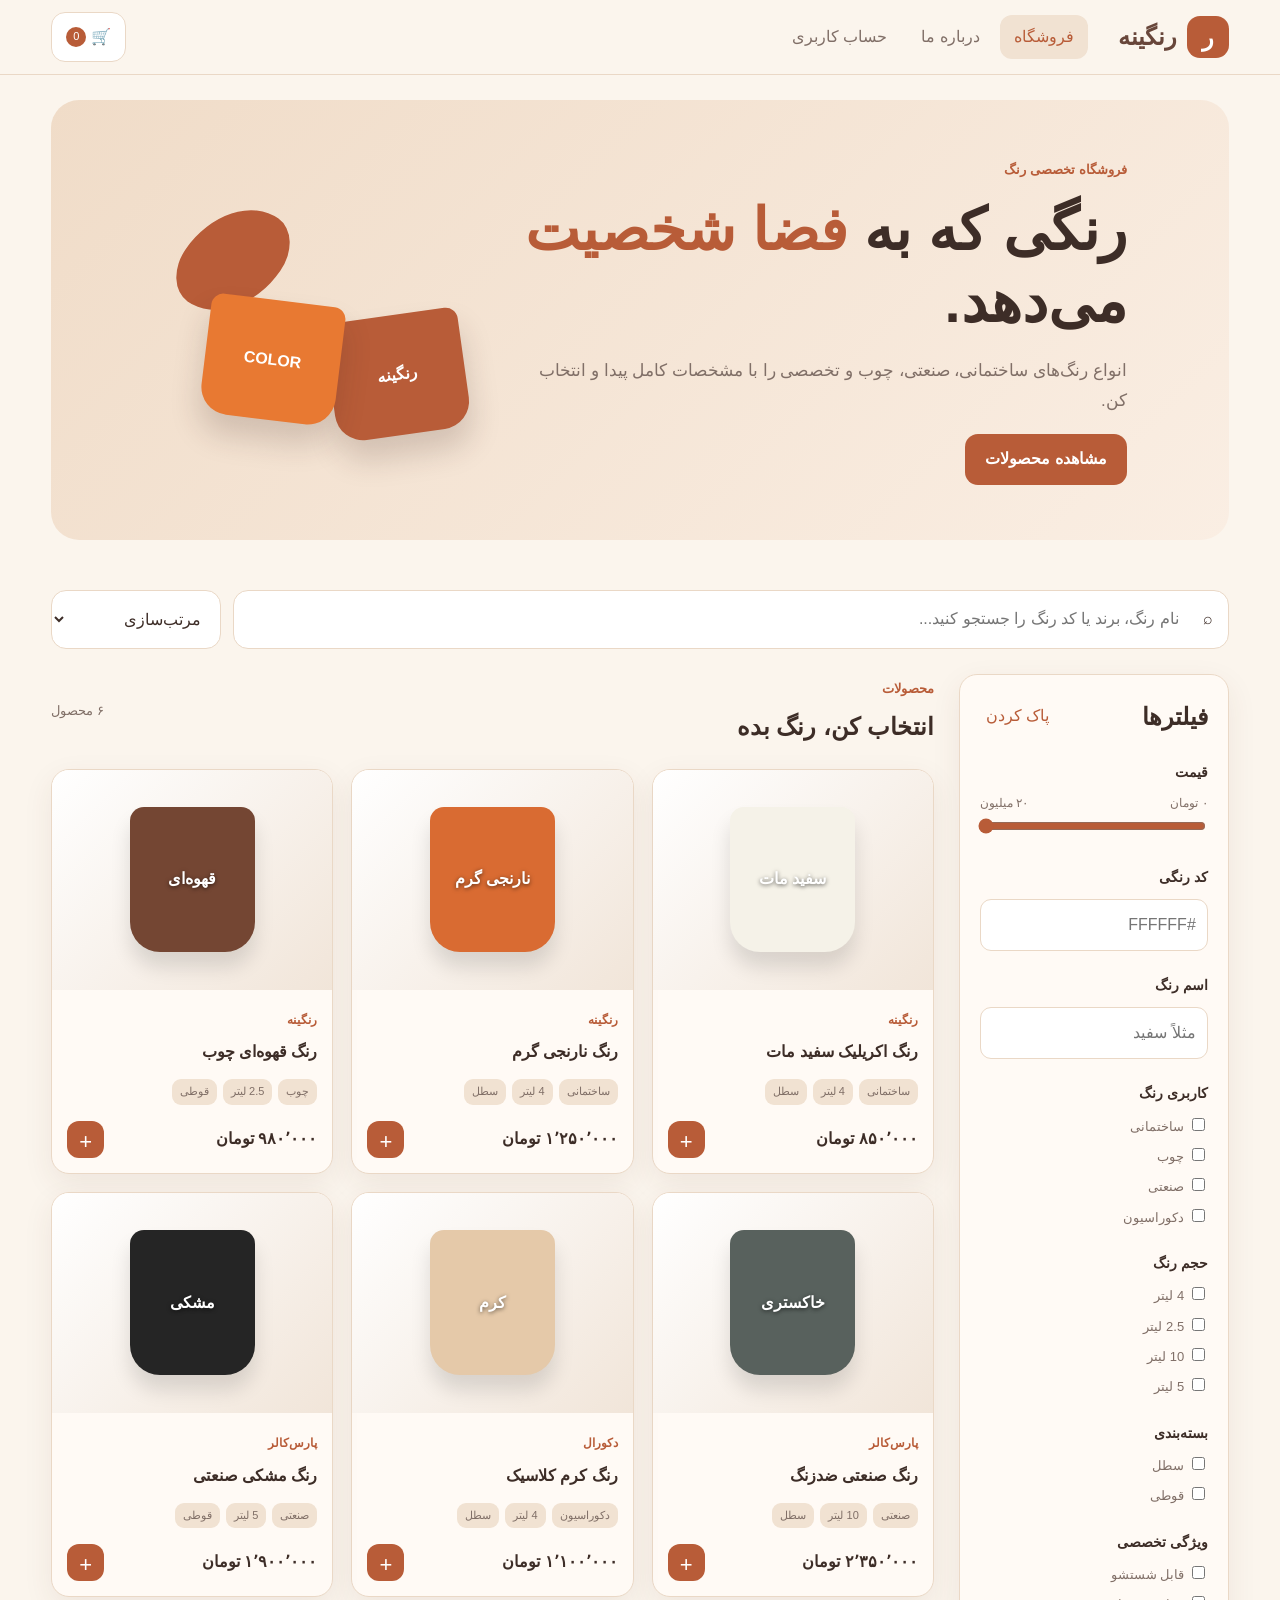
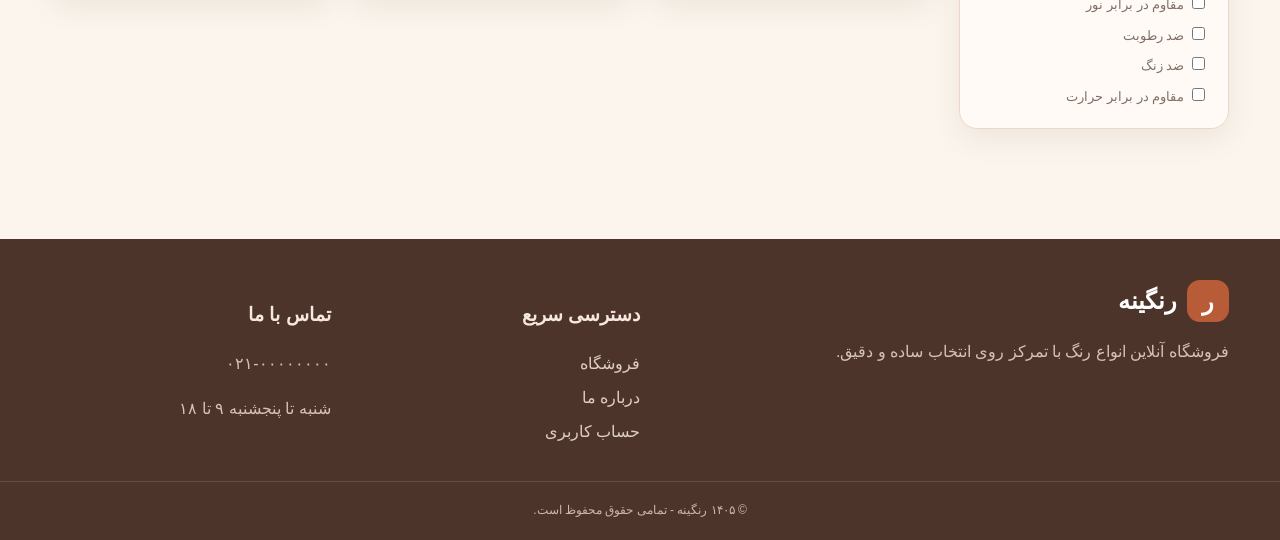
==== index.html @ 5e26aee3 "Initial websitecd" ====
<!DOCTYPE html>
<html lang="fa" dir="rtl">
<head>
    <meta charset="UTF-8">
    <meta name="viewport" content="width=device-width, initial-scale=1.0">

    <meta name="description" content="رنگینه - فروشگاه تخصصی انواع رنگ">
    <meta name="theme-color" content="#B85C38">

    <title>رنگینه | فروشگاه رنگ</title>

    <link rel="stylesheet" href="css/style.css">
</head>

<body>

<header class="header">

    <div class="container header-container">

        <a href="index.html" class="logo">
            <span class="logo-icon">ر</span>
            <span>رنگینه</span>
        </a>

        <nav class="navigation">

            <a href="index.html" class="active">
                فروشگاه
            </a>

            <a href="about.html">
                درباره ما
            </a>

            <a href="account.html">
                حساب کاربری
            </a>

        </nav>

        <div class="header-actions">

            <a href="cart.html" class="cart-button">
                🛒
                <span class="cart-count">0</span>
            </a>

        </div>

    </div>

</header>


<main>

    <!-- HERO -->

    <section class="hero">

        <div class="container hero-container">

            <div class="hero-content">

                <span class="section-label">
                    فروشگاه تخصصی رنگ
                </span>

                <h1>
                    رنگی که به
                    <span>فضا شخصیت</span>
                    می‌دهد.
                </h1>

                <p>
                    انواع رنگ‌های ساختمانی، صنعتی، چوب و تخصصی
                    را با مشخصات کامل پیدا و انتخاب کن.
                </p>

                <a href="#products" class="button button-primary">
                    مشاهده محصولات
                </a>

            </div>


            <div class="hero-visual">

                <div class="paint-drop"></div>

                <div class="paint-can paint-can-one">
                    <span>رنگینه</span>
                </div>

                <div class="paint-can paint-can-two">
                    <span>COLOR</span>
                </div>

            </div>

        </div>

    </section>


    <!-- SHOP -->

    <section class="shop container" id="products">

        <!-- SEARCH BAR -->

        <div class="search-bar">

            <div class="search-box">

                <span>⌕</span>

                <input
                    type="search"
                    id="searchInput"
                    placeholder="نام رنگ، برند یا کد رنگ را جستجو کنید..."
                >

            </div>


            <select id="sortSelect">

                <option value="default">
                    مرتب‌سازی
                </option>

                <option value="newest">
                    جدیدترین
                </option>

                <option value="cheap">
                    ارزان‌ترین
                </option>

                <option value="expensive">
                    گران‌ترین
                </option>

                <option value="popular">
                    پرفروش‌ترین
                </option>

            </select>

        </div>


        <div class="shop-layout">

            <!-- FILTERS -->

            <aside class="filters">

                <div class="filters-header">

                    <h2>
                        فیلترها
                    </h2>

                    <button id="clearFilters">
                        پاک کردن
                    </button>

                </div>


                <!-- PRICE -->

                <div class="filter-section">

                    <h3>
                        قیمت
                    </h3>

                    <div class="price-values">

                        <span id="minPrice">
                            ۰ تومان
                        </span>

                        <span id="maxPrice">
                            ۲۰ میلیون
                        </span>

                    </div>

                    <input
                        type="range"
                        id="priceRange"
                        min="0"
                        max="20000000"
                        step="100000"
                        value="20000000"
                    >

                </div>


                <!-- COLOR CODE -->

                <div class="filter-section">

                    <h3>
                        کد رنگی
                    </h3>

                    <input
                        type="text"
                        id="colorCodeFilter"
                        class="input"
                        placeholder="#FFFFFF"
                    >

                </div>


                <!-- COLOR NAME -->

                <div class="filter-section">

                    <h3>
                        اسم رنگ
                    </h3>

                    <input
                        type="text"
                        id="colorNameFilter"
                        class="input"
                        placeholder="مثلاً سفید"
                    >

                </div>


                <!-- USAGE -->

                <div class="filter-section">

                    <h3>
                        کاربری رنگ
                    </h3>

                    <div id="usageFilters" class="checkbox-list"></div>

                </div>


                <!-- VOLUME -->

                <div class="filter-section">

                    <h3>
                        حجم رنگ
                    </h3>

                    <div id="volumeFilters" class="checkbox-list"></div>

                </div>


                <!-- PACKAGE -->

                <div class="filter-section">

                    <h3>
                        بسته‌بندی
                    </h3>

                    <div id="packageFilters" class="checkbox-list"></div>

                </div>


                <!-- FEATURES -->

                <div class="filter-section">

                    <h3>
                        ویژگی تخصصی
                    </h3>

                    <div id="featureFilters" class="checkbox-list"></div>

                </div>

            </aside>


            <!-- PRODUCTS -->

            <section class="products-section">

                <div class="products-heading">

                    <div>

                        <span class="section-label">
                            محصولات
                        </span>

                        <h2>
                            انتخاب کن، رنگ بده
                        </h2>

                    </div>

                    <span
                        id="resultCount"
                        class="result-count"
                    ></span>

                </div>


                <div
                    id="productsGrid"
                    class="products-grid"
                ></div>


                <div
                    id="emptyState"
                    class="empty-state hidden"
                >

                    <div class="empty-icon">
                        🎨
                    </div>

                    <h3>
                        محصولی پیدا نشد
                    </h3>

                    <p>
                        فیلترها یا عبارت جستجو را تغییر دهید.
                    </p>

                </div>

            </section>

        </div>

    </section>

</main>


<footer class="footer">

    <div class="container footer-grid">

        <div>

            <div class="logo footer-logo">

                <span class="logo-icon">
                    ر
                </span>

                رنگینه

            </div>

            <p>
                فروشگاه آنلاین انواع رنگ
                با تمرکز روی انتخاب ساده و دقیق.
            </p>

        </div>


        <div>

            <h3>
                دسترسی سریع
            </h3>

            <a href="index.html">
                فروشگاه
            </a>

            <a href="about.html">
                درباره ما
            </a>

            <a href="account.html">
                حساب کاربری
            </a>

        </div>


        <div>

            <h3>
                تماس با ما
            </h3>

            <p>
                ۰۲۱-۰۰۰۰۰۰۰۰
            </p>

            <p>
                شنبه تا پنجشنبه ۹ تا ۱۸
            </p>

        </div>

    </div>


    <div class="copyright">

        © ۱۴۰۵ رنگینه - تمامی حقوق محفوظ است.

    </div>

</footer>


<script src="js/products.js"></script>
<script src="js/app.js"></script>

</body>
</html>
---- css/style.css ----
:root {
    --bg: #fbf5ed;
    --surface: #fffaf5;
    --surface-dark: #f1e2d2;

    --primary: #b85c38;
    --primary-dark: #95472b;
    --orange: #e87932;

    --brown: #68463a;
    --text: #3d2d27;
    --muted: #806f67;

    --border: #ead8c6;

    --radius: 18px;

    --shadow:
        0 10px 30px rgba(91, 55, 38, 0.08);
}


* {
    box-sizing: border-box;
}


html {
    scroll-behavior: smooth;
}


body {
    margin: 0;

    background: var(--bg);

    color: var(--text);

    font-family:
        Tahoma,
        Arial,
        sans-serif;

    line-height: 1.8;
}


a {
    color: inherit;
    text-decoration: none;
}


button,
input,
select,
textarea {
    font: inherit;
}


button {
    cursor: pointer;
}


.container {
    width: min(1180px, 92%);
    margin: auto;
}


/* HEADER */

.header {
    position: sticky;
    top: 0;

    z-index: 100;

    background:
        rgba(251, 245, 237, 0.94);

    backdrop-filter: blur(12px);

    border-bottom:
        1px solid var(--border);
}


.header-container {
    min-height: 74px;

    display: flex;

    align-items: center;

    gap: 30px;
}


.logo {
    display: flex;

    align-items: center;

    gap: 10px;

    font-size: 24px;

    font-weight: 900;

    color: var(--brown);
}


.logo-icon {
    width: 42px;
    height: 42px;

    display: grid;
    place-items: center;

    background: var(--primary);

    color: white;

    border-radius: 13px;
}


.navigation {
    display: flex;

    gap: 6px;

    flex: 1;
}


.navigation a {
    padding: 8px 14px;

    color: var(--muted);

    border-radius: 12px;
}


.navigation a:hover,
.navigation a.active {
    background: var(--surface-dark);

    color: var(--primary);
}


.cart-button {
    position: relative;

    display: flex;

    align-items: center;

    gap: 5px;

    padding: 10px 14px;

    background: white;

    border: 1px solid var(--border);

    border-radius: 14px;
}


.cart-count {
    min-width: 20px;

    padding: 0 5px;

    border-radius: 50px;

    background: var(--primary);

    color: white;

    font-size: 11px;

    text-align: center;
}


/* HERO */

.hero {
    width: min(1180px, 92%);

    margin: 25px auto 0;

    overflow: hidden;

    border-radius: 28px;

    background:
        linear-gradient(
            135deg,
            #f0dcc8,
            #faeee3
        );
}


.hero-container {
    min-height: 390px;

    display: flex;

    align-items: center;

    justify-content: space-between;

    padding: 55px;
}


.section-label {
    color: var(--primary);

    font-size: 13px;

    font-weight: 900;
}


.hero h1 {
    max-width: 650px;

    margin: 10px 0;

    font-size: clamp(35px, 5vw, 58px);

    line-height: 1.25;
}


.hero h1 span {
    color: var(--primary);
}


.hero p {
    max-width: 600px;

    color: var(--muted);

    font-size: 17px;
}


.hero-visual {
    position: relative;

    width: 360px;

    height: 280px;
}


.paint-can {
    position: absolute;

    width: 135px;

    height: 120px;

    border-radius:
        12px 12px 28px 28px;

    box-shadow:
        0 20px 30px rgba(60, 35, 25, 0.18);

    display: grid;

    place-items: center;

    color: white;

    font-weight: 900;
}


.paint-can-one {
    right: 35px;

    bottom: 25px;

    background: var(--primary);

    transform: rotate(-8deg);
}


.paint-can-two {
    right: 160px;

    bottom: 40px;

    background: var(--orange);

    transform: rotate(7deg);
}


.paint-drop {
    position: absolute;

    width: 90px;

    height: 120px;

    top: 20px;

    left: 35px;

    background: var(--primary);

    border-radius:
        65% 35% 65% 35%;

    transform: rotate(35deg);
}


/* BUTTON */

.button {
    display: inline-flex;

    justify-content: center;

    align-items: center;

    padding: 11px 20px;

    border: none;

    border-radius: 13px;

    font-weight: 800;
}


.button-primary {
    background: var(--primary);

    color: white;
}


.button-primary:hover {
    background: var(--primary-dark);
}


/* SHOP */

.shop {
    padding: 50px 0;
}


.search-bar {
    display: flex;

    gap: 12px;

    margin-bottom: 25px;
}


.search-box {
    flex: 1;

    display: flex;

    align-items: center;

    gap: 10px;

    background: white;

    border: 1px solid var(--border);

    border-radius: 15px;

    padding: 0 15px;
}


.search-box input {
    width: 100%;

    border: none;

    outline: none;

    background: none;

    padding: 14px;
}


.search-bar select {
    min-width: 170px;

    border: 1px solid var(--border);

    border-radius: 15px;

    background: white;

    padding: 0 15px;

    color: var(--text);
}


/* SHOP LAYOUT */

.shop-layout {
    display: grid;

    grid-template-columns: 270px 1fr;

    gap: 25px;
}


/* FILTER */

.filters {
    padding: 20px;

    background: var(--surface);

    border:
        1px solid var(--border);

    border-radius: var(--radius);

    box-shadow: var(--shadow);

    align-self: start;

    position: sticky;

    top: 95px;
}


.filters-header {
    display: flex;

    justify-content: space-between;

    align-items: center;
}


.filters-header h2 {
    margin: 0;
}


.filters-header button {
    border: none;

    background: none;

    color: var(--primary);
}


.filter-section {
    margin-top: 22px;
}


.filter-section h3 {
    margin: 0 0 8px;

    font-size: 14px;
}


.price-values {
    display: flex;

    justify-content: space-between;

    color: var(--muted);

    font-size: 12px;
}


#priceRange {
    width: 100%;

    accent-color: var(--primary);
}


.input {
    width: 100%;

    padding: 11px;

    background: white;

    border:
        1px solid var(--border);

    border-radius: 11px;

    outline: none;

    color: var(--text);
}


.input:focus {
    border-color: var(--primary);
}


.checkbox-list {
    display: grid;

    gap: 7px;

    color: var(--muted);

    font-size: 13px;
}


.checkbox-list input {
    accent-color: var(--primary);
}


/* PRODUCTS */

.products-heading {
    display: flex;

    justify-content: space-between;

    align-items: center;
}


.products-heading h2 {
    margin: 3px 0 0;
}


.result-count {
    color: var(--muted);

    font-size: 13px;
}


.products-grid {
    display: grid;

    grid-template-columns:
        repeat(3, minmax(0, 1fr));

    gap: 18px;

    margin-top: 20px;
}


.product-card {
    overflow: hidden;

    background: var(--surface);

    border:
        1px solid var(--border);

    border-radius: var(--radius);

    box-shadow: var(--shadow);

    transition:
        transform 0.2s,
        box-shadow 0.2s;
}


.product-card:hover {
    transform: translateY(-4px);

    box-shadow:
        0 18px 38px
        rgba(91, 55, 38, 0.14);
}


.product-image {
    position: relative;

    height: 220px;

    display: grid;

    place-items: center;

    overflow: hidden;

    background:
        linear-gradient(
            135deg,
            #fff,
            #f1e5d9
        );
}


.product-image::after {
    content: "";

    width: 125px;

    height: 145px;

    border-radius:
        14px 14px 30px 30px;

    background:
        var(--paint);

    box-shadow:
        0 15px 20px rgba(0,0,0,.12);
}


.product-image span {
    position: absolute;

    z-index: 2;

    color: white;

    font-weight: 900;

    text-shadow:
        0 1px 4px rgba(0,0,0,.6);
}


.product-body {
    padding: 15px;
}


.product-brand {
    color: var(--primary);

    font-size: 12px;

    font-weight: 900;
}


.product-body h3 {
    margin: 5px 0 12px;

    font-size: 16px;
}


.product-meta {
    display: flex;

    flex-wrap: wrap;

    gap: 6px;
}


.product-meta span {
    padding: 3px 8px;

    background: var(--surface-dark);

    border-radius: 9px;

    color: var(--muted);

    font-size: 11px;
}


.product-bottom {
    display: flex;

    align-items: center;

    justify-content: space-between;

    margin-top: 16px;
}


.add-button {
    width: 37px;

    height: 37px;

    border: none;

    border-radius: 12px;

    background: var(--primary);

    color: white;

    font-size: 22px;
}


/* EMPTY */

.empty-state {
    text-align: center;

    padding: 55px;

    margin-top: 20px;

    background: var(--surface);

    border:
        1px dashed var(--border);

    border-radius: var(--radius);
}


.empty-icon {
    font-size: 40px;
}


.hidden {
    display: none !important;
}


/* FOOTER */

.footer {
    margin-top: 60px;

    padding-top: 40px;

    background: #4d342b;

    color: #f5e9df;
}


.footer-grid {
    display: grid;

    grid-template-columns:
        2fr 1fr 1fr;

    gap: 30px;
}


.footer a {
    display: block;

    color: #dfcfc2;

    margin: 5px 0;
}


.footer-logo {
    color: white;
}


.footer p {
    color: #d4c2b5;
}


.copyright {
    margin-top: 30px;

    padding: 18px;

    border-top:
        1px solid rgba(255,255,255,.12);

    text-align: center;

    color: #cbb8aa;

    font-size: 12px;
}


/* COMMON PAGES */

.page-space {
    padding: 45px 0;
}


.page-title {
    margin-bottom: 25px;
}


.page-title h1 {
    margin: 5px 0;

    font-size: 36px;
}


.back-link {
    display: inline-block;

    margin-bottom: 20px;

    color: var(--primary);
}


/* AUTH */

.auth-page {
    min-height: 70vh;

    display: grid;

    place-items: center;
}


.auth-card {
    width: min(440px, 100%);

    display: grid;

    gap: 13px;

    padding: 30px;

    background: var(--surface);

    border:
        1px solid var(--border);

    border-radius: var(--radius);

    box-shadow: var(--shadow);
}


.auth-card h1 {
    margin: 0;
}


.auth-card label {
    display: grid;

    gap: 5px;
}


.auth-card a {
    color: var(--primary);

    font-weight: bold;
}


/* ABOUT */

.about-hero {
    padding: 50px;

    background: var(--surface);

    border:
        1px solid var(--border);

    border-radius: var(--radius);

    box-shadow: var(--shadow);
}


.about-hero h1 {
    font-size: 42px;
}


.about-hero p {
    max-width: 750px;

    color: var(--muted);
}


.about-cards {
    display: grid;

    grid-template-columns:
        repeat(3, 1fr);

    gap: 18px;

    margin-top: 20px;
}


.info-card {
    padding: 25px;

    background: var(--surface);

    border:
        1px solid var(--border);

    border-radius: var(--radius);

    box-shadow: var(--shadow);
}


.info-icon {
    font-size: 32px;
}


/* TOAST */

.toast {
    position: fixed;

    right: 25px;

    bottom: 25px;

    z-index: 1000;

    padding: 12px 18px;

    background: #3d2d27;

    color: white;

    border-radius: 12px;

    opacity: 0;

    transform: translateY(10px);

    transition: .2s;
}


.toast.show {
    opacity: 1;

    transform: translateY(0);
}


/* MOBILE */

@media (max-width: 900px) {

    .products-grid {
        grid-template-columns:
            repeat(2, 1fr);
    }

    .shop-layout {
        grid-template-columns: 1fr;
    }

    .filters {
        position: static;
    }

}


@media (max-width: 650px) {

    .header-container {
        min-height: 65px;
    }

    .navigation {
        display: none;
    }

    .hero-container {
        min-height: 470px;

        padding: 30px;

        display: block;
    }

    .hero-visual {
        width: 100%;

        height: 170px;
    }

    .products-grid {
        grid-template-columns: 1fr;
    }

    .search-bar {
        flex-direction: column;
    }

    .search-bar select {
        min-height: 48px;
    }

    .footer-grid {
        grid-template-columns: 1fr;
    }

    .about-cards {
        grid-template-columns: 1fr;
    }

    .about-hero {
        padding: 30px;
    }

    .about-hero h1 {
        font-size: 32px;
    }

}
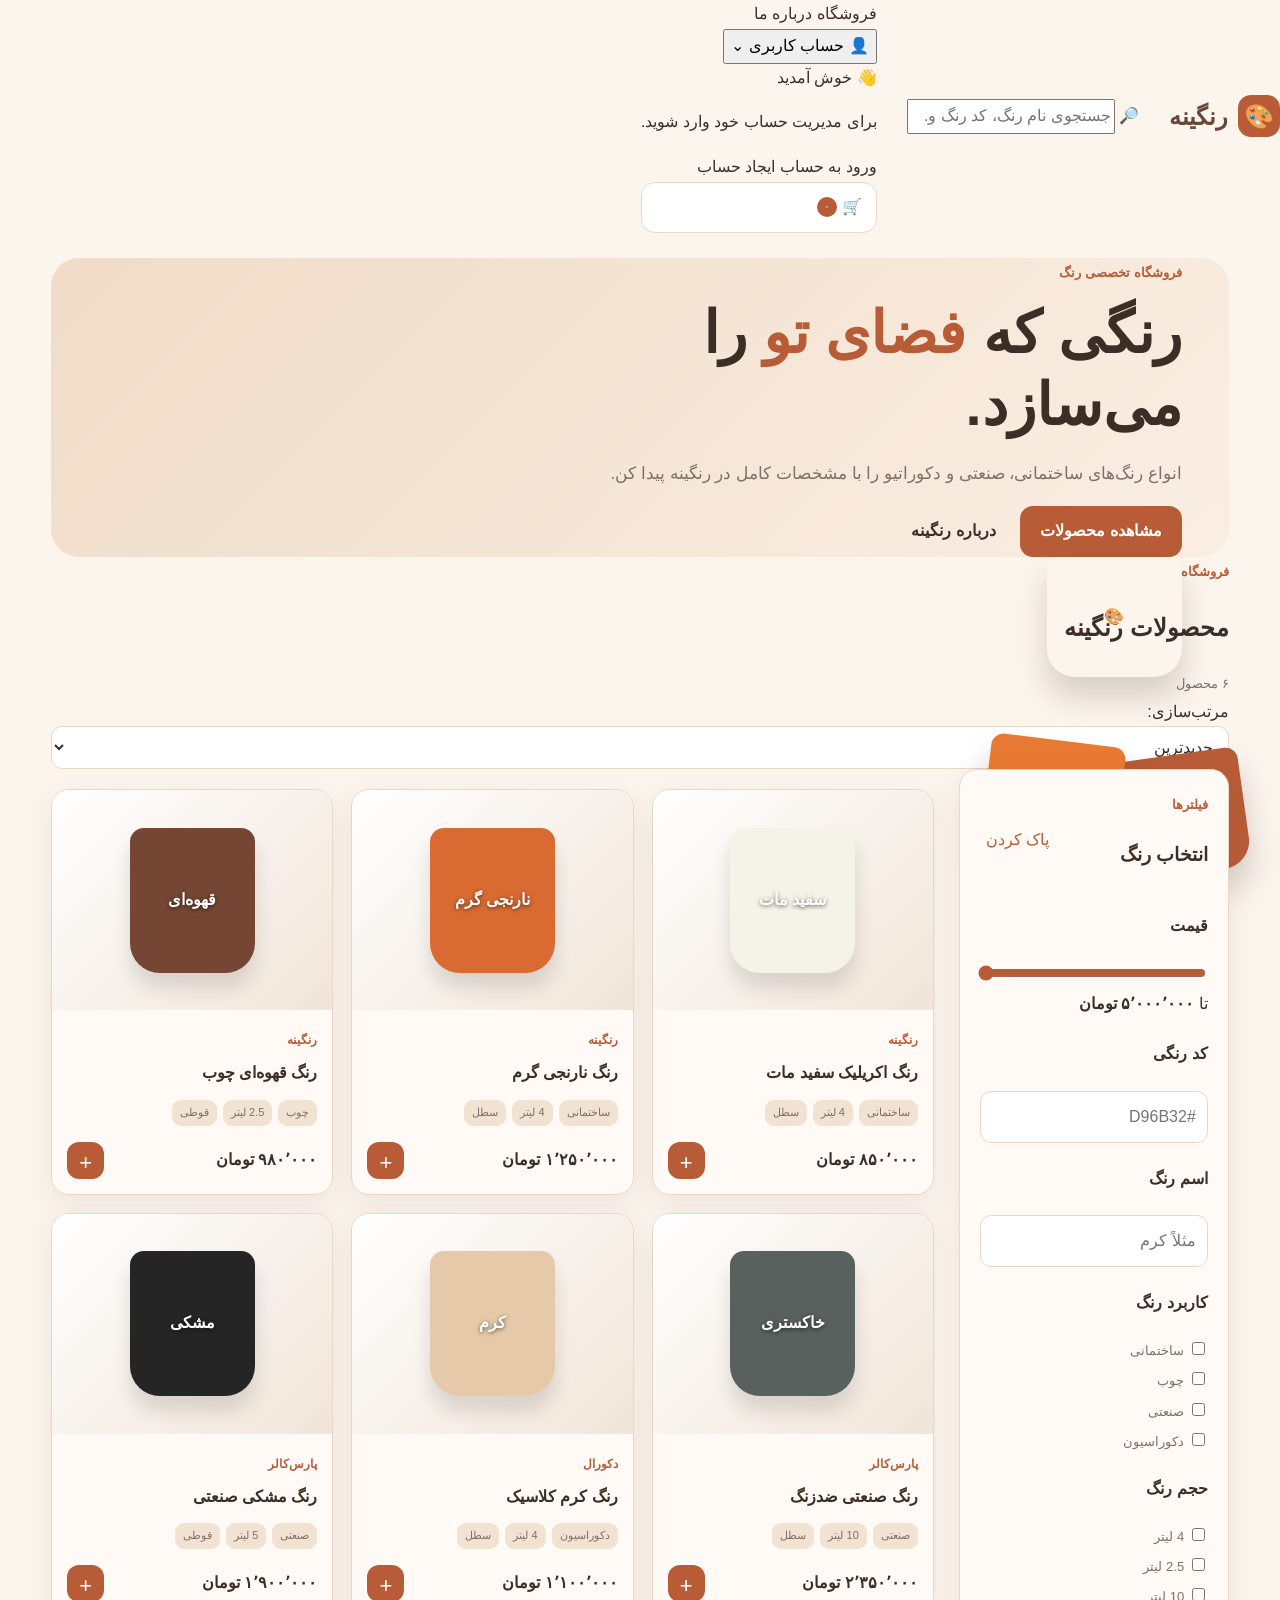
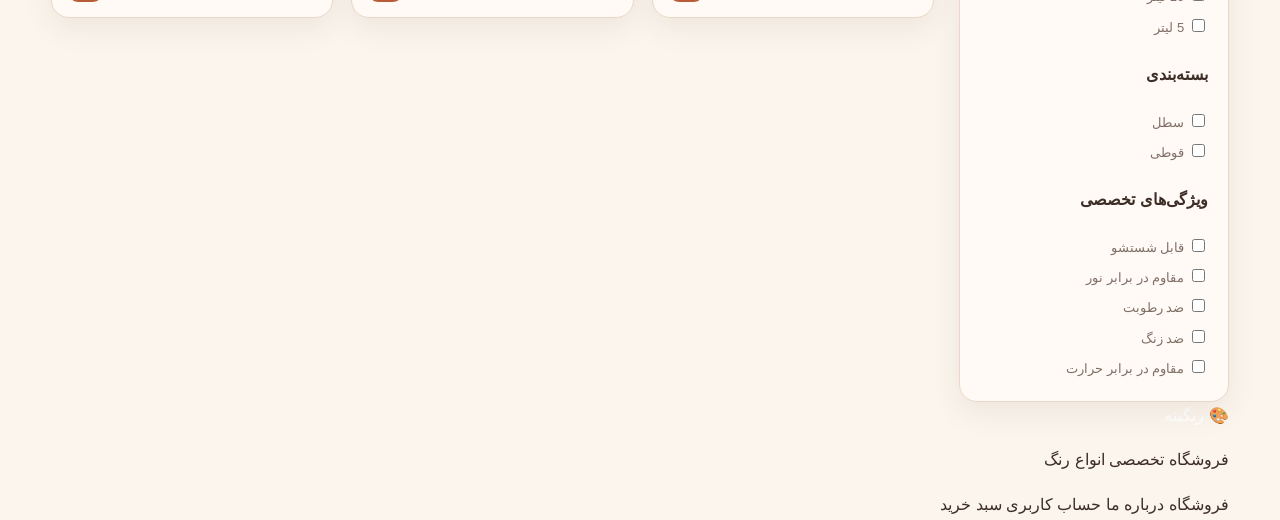
==== commit 8ee86227: "Update homepage" ====
--- a/index.html
+++ b/index.html
@@ -1,31 +1,653 @@
 <!DOCTYPE html>
 <html lang="fa" dir="rtl">
+
 <head>
+
     <meta charset="UTF-8">
-    <meta name="viewport" content="width=device-width, initial-scale=1.0">
-
-    <meta name="description" content="رنگینه - فروشگاه تخصصی انواع رنگ">
-    <meta name="theme-color" content="#B85C38">
+
+    <meta
+        name="viewport"
+        content="width=device-width, initial-scale=1.0"
+    >
+
+    <meta
+        name="description"
+        content="رنگینه؛ فروشگاه انواع رنگ ساختمانی، صنعتی و دکوراتیو"
+    >
 
     <title>رنگینه | فروشگاه رنگ</title>
 
-    <link rel="stylesheet" href="css/style.css">
+
+    <link
+        rel="stylesheet"
+        href="css/style.css"
+    >
+
 </head>
 
+
 <body>
 
-<header class="header">
-
-    <div class="container header-container">
-
-        <a href="index.html" class="logo">
-            <span class="logo-icon">ر</span>
-            <span>رنگینه</span>
+
+<!-- =========================
+     HEADER
+========================= -->
+
+<header class="site-header">
+
+    <div class="header-container">
+
+
+        <!-- LOGO -->
+
+        <a
+            href="index.html"
+            class="logo"
+        >
+
+            <span class="logo-icon">
+                🎨
+            </span>
+
+            <span>
+                رنگینه
+            </span>
+
         </a>
 
-        <nav class="navigation">
-
-            <a href="index.html" class="active">
+
+        <!-- SEARCH -->
+
+        <div class="header-search">
+
+            <span class="search-icon">
+                🔎
+            </span>
+
+            <input
+                type="search"
+                id="searchInput"
+                placeholder="جستجوی نام رنگ، کد رنگ و..."
+                autocomplete="off"
+            >
+
+        </div>
+
+
+        <!-- NAVIGATION -->
+
+        <nav class="main-nav">
+
+            <a
+                href="index.html"
+                class="nav-link active"
+            >
+                فروشگاه
+            </a>
+
+            <a
+                href="about.html"
+                class="nav-link"
+            >
+                درباره ما
+            </a>
+
+
+            <!-- ACCOUNT -->
+
+            <div class="account-wrapper">
+
+                <button
+                    class="account-button"
+                    id="accountButton"
+                    type="button"
+                    aria-expanded="false"
+                >
+
+                    <span class="account-icon">
+                        👤
+                    </span>
+
+                    <span class="account-button-text">
+                        حساب کاربری
+                    </span>
+
+                    <span class="account-arrow">
+                       ⌄
+                    </span>
+
+                </button>
+
+
+                <!-- ACCOUNT MENU -->
+
+                <div
+                    class="account-menu"
+                    id="accountMenu"
+                >
+
+                    <!-- وقتی کاربر وارد نشده -->
+
+                    <div
+                        id="guestAccountMenu"
+                        class="account-menu-section"
+                    >
+
+                        <div class="account-menu-title">
+                            👋 خوش آمدید
+                        </div>
+
+                        <p class="account-menu-description">
+                            برای مدیریت حساب خود وارد شوید.
+                        </p>
+
+
+                        <a
+                            href="login.html"
+                            class="account-menu-button primary"
+                        >
+                            ورود به حساب
+                        </a>
+
+
+                        <a
+                            href="register.html"
+                            class="account-menu-button secondary"
+                        >
+                            ایجاد حساب
+                        </a>
+
+                    </div>
+
+
+                    <!-- وقتی کاربر وارد شده -->
+
+                    <div
+                        id="userAccountMenu"
+                        class="account-menu-section hidden"
+                    >
+
+                        <div class="account-user">
+
+                            <div class="account-avatar">
+                                👤
+                            </div>
+
+                            <div>
+
+                                <strong id="accountUserName">
+                                    کاربر
+                                </strong>
+
+                                <span id="accountUserEmail">
+                                    user@example.com
+                                </span>
+
+                            </div>
+
+                        </div>
+
+
+                        <div class="account-menu-divider"></div>
+
+
+                        <a
+                            href="account.html"
+                            class="account-menu-item"
+                        >
+                            👤 حساب من
+                        </a>
+
+
+                        <a
+                            href="cart.html"
+                            class="account-menu-item"
+                        >
+                            🛒 سبد خرید
+                        </a>
+
+
+                        <!-- ADMIN -->
+
+                        <a
+                            href="admin.html"
+                            id="adminPanelLink"
+                            class="account-menu-item admin-menu-item hidden"
+                        >
+                            🛠️ پنل مدیریت
+                        </a>
+
+
+                        <div class="account-menu-divider"></div>
+
+
+                        <button
+                            type="button"
+                            id="logoutButton"
+                            class="account-menu-item logout-item"
+                        >
+                            🚪 خروج از حساب
+                        </button>
+
+                    </div>
+
+                </div>
+
+            </div>
+
+
+            <!-- CART -->
+
+            <a
+                href="cart.html"
+                class="cart-button"
+                aria-label="سبد خرید"
+            >
+
+                <span>
+                    🛒
+                </span>
+
+                <span class="cart-count">
+                    0
+                </span>
+
+            </a>
+
+        </nav>
+
+    </div>
+
+</header>
+
+
+
+<!-- =========================
+     HERO
+========================= -->
+
+<section class="hero">
+
+    <div class="container hero-content">
+
+        <div class="hero-text">
+
+            <span class="section-label">
+                فروشگاه تخصصی رنگ
+            </span>
+
+            <h1>
+                رنگی که
+                <span>فضای تو</span>
+                را می‌سازد.
+            </h1>
+
+            <p>
+                انواع رنگ‌های ساختمانی، صنعتی و دکوراتیو
+                را با مشخصات کامل در رنگینه پیدا کن.
+            </p>
+
+
+            <div class="hero-buttons">
+
+                <a
+                    href="#products"
+                    class="button button-primary"
+                >
+                    مشاهده محصولات
+                </a>
+
+                <a
+                    href="about.html"
+                    class="button button-secondary"
+                >
+                    درباره رنگینه
+                </a>
+
+            </div>
+
+        </div>
+
+
+        <div class="hero-art">
+
+            <div class="paint-can paint-can-one">
+                <span>
+                    رنگینه
+                </span>
+            </div>
+
+            <div class="paint-can paint-can-two">
+                <span>
+                    COLOR
+                </span>
+            </div>
+
+            <div class="paint-can paint-can-three">
+                <span>
+                    🎨
+                </span>
+            </div>
+
+        </div>
+
+    </div>
+
+</section>
+
+
+
+<!-- =========================
+     MAIN
+========================= -->
+
+<main
+    class="container shop-container"
+    id="products"
+>
+
+
+    <!-- =========================
+         TOP FILTER BAR
+    ========================= -->
+
+    <section class="shop-toolbar">
+
+        <div>
+
+            <span class="section-label">
+                فروشگاه
+            </span>
+
+            <h2>
+                محصولات رنگینه
+            </h2>
+
+            <span
+                id="resultCount"
+                class="result-count"
+            >
+                ۰ محصول
+            </span>
+
+        </div>
+
+
+        <div class="toolbar-controls">
+
+            <label
+                for="sortSelect"
+                class="sort-label"
+            >
+                مرتب‌سازی:
+            </label>
+
+            <select
+                id="sortSelect"
+                class="input sort-select"
+            >
+
+                <option value="newest">
+                    جدیدترین
+                </option>
+
+                <option value="popular">
+                    پرفروش‌ترین
+                </option>
+
+                <option value="cheap">
+                    ارزان‌ترین
+                </option>
+
+                <option value="expensive">
+                    گران‌ترین
+                </option>
+
+            </select>
+
+        </div>
+
+    </section>
+
+
+
+    <!-- =========================
+         SHOP LAYOUT
+    ========================= -->
+
+    <div class="shop-layout">
+
+
+        <!-- =========================
+             FILTER SIDEBAR
+        ========================= -->
+
+        <aside class="filters">
+
+            <div class="filters-header">
+
+                <div>
+
+                    <span class="section-label">
+                        فیلترها
+                    </span>
+
+                    <h3>
+                        انتخاب رنگ
+                    </h3>
+
+                </div>
+
+
+                <button
+                    type="button"
+                    id="clearFilters"
+                    class="clear-filters"
+                >
+                    پاک کردن
+                </button>
+
+            </div>
+
+
+            <!-- PRICE -->
+
+            <div class="filter-group">
+
+                <h4>
+                    قیمت
+                </h4>
+
+                <input
+                    type="range"
+                    id="priceRange"
+                    min="0"
+                    max="5000000"
+                    step="50000"
+                    value="5000000"
+                >
+
+                <div class="price-range-info">
+
+                    <span>
+                        تا
+                    </span>
+
+                    <strong id="maxPrice">
+                        ۵٬۰۰۰٬۰۰۰ تومان
+                    </strong>
+
+                </div>
+
+            </div>
+
+
+            <!-- COLOR CODE -->
+
+            <div class="filter-group">
+
+                <h4>
+                    کد رنگی
+                </h4>
+
+                <input
+                    type="text"
+                    id="colorCodeFilter"
+                    class="input"
+                    placeholder="#D96B32"
+                >
+
+            </div>
+
+
+            <!-- COLOR NAME -->
+
+            <div class="filter-group">
+
+                <h4>
+                    اسم رنگ
+                </h4>
+
+                <input
+                    type="text"
+                    id="colorNameFilter"
+                    class="input"
+                    placeholder="مثلاً کرم"
+                >
+
+            </div>
+
+
+            <!-- USAGE -->
+
+            <div class="filter-group">
+
+                <h4>
+                    کاربرد رنگ
+                </h4>
+
+                <div
+                    id="usageFilters"
+                    class="checkbox-list"
+                ></div>
+
+            </div>
+
+
+            <!-- VOLUME -->
+
+            <div class="filter-group">
+
+                <h4>
+                    حجم رنگ
+                </h4>
+
+                <div
+                    id="volumeFilters"
+                    class="checkbox-list"
+                ></div>
+
+            </div>
+
+
+            <!-- PACKAGE -->
+
+            <div class="filter-group">
+
+                <h4>
+                    بسته‌بندی
+                </h4>
+
+                <div
+                    id="packageFilters"
+                    class="checkbox-list"
+                ></div>
+
+            </div>
+
+
+            <!-- FEATURES -->
+
+            <div class="filter-group">
+
+                <h4>
+                    ویژگی‌های تخصصی
+                </h4>
+
+                <div
+                    id="featureFilters"
+                    class="checkbox-list"
+                ></div>
+
+            </div>
+
+        </aside>
+
+
+
+        <!-- =========================
+             PRODUCTS
+        ========================= -->
+
+        <section class="products-section">
+
+            <div
+                id="productsGrid"
+                class="products-grid"
+            ></div>
+
+
+            <div
+                id="emptyState"
+                class="empty-state hidden"
+            >
+
+                <div class="empty-icon">
+                    🎨
+                </div>
+
+                <h2>
+                    محصولی پیدا نشد
+                </h2>
+
+                <p>
+                    فیلترها یا عبارت جستجو را تغییر بده.
+                </p>
+
+            </div>
+
+        </section>
+
+    </div>
+
+</main>
+
+
+
+<!-- =========================
+     FOOTER
+========================= -->
+
+<footer class="site-footer">
+
+    <div class="container footer-content">
+
+        <div>
+
+            <div class="footer-logo">
+                🎨 رنگینه
+            </div>
+
+            <p>
+                فروشگاه تخصصی انواع رنگ
+            </p>
+
+        </div>
+
+
+        <div class="footer-links">
+
+            <a href="index.html">
                 فروشگاه
             </a>
 
@@ -37,397 +659,34 @@
                 حساب کاربری
             </a>
 
-        </nav>
-
-        <div class="header-actions">
-
-            <a href="cart.html" class="cart-button">
-                🛒
-                <span class="cart-count">0</span>
+            <a href="cart.html">
+                سبد خرید
             </a>
 
         </div>
 
     </div>
 
-</header>
-
-
-<main>
-
-    <!-- HERO -->
-
-    <section class="hero">
-
-        <div class="container hero-container">
-
-            <div class="hero-content">
-
-                <span class="section-label">
-                    فروشگاه تخصصی رنگ
-                </span>
-
-                <h1>
-                    رنگی که به
-                    <span>فضا شخصیت</span>
-                    می‌دهد.
-                </h1>
-
-                <p>
-                    انواع رنگ‌های ساختمانی، صنعتی، چوب و تخصصی
-                    را با مشخصات کامل پیدا و انتخاب کن.
-                </p>
-
-                <a href="#products" class="button button-primary">
-                    مشاهده محصولات
-                </a>
-
-            </div>
-
-
-            <div class="hero-visual">
-
-                <div class="paint-drop"></div>
-
-                <div class="paint-can paint-can-one">
-                    <span>رنگینه</span>
-                </div>
-
-                <div class="paint-can paint-can-two">
-                    <span>COLOR</span>
-                </div>
-
-            </div>
-
-        </div>
-
-    </section>
-
-
-    <!-- SHOP -->
-
-    <section class="shop container" id="products">
-
-        <!-- SEARCH BAR -->
-
-        <div class="search-bar">
-
-            <div class="search-box">
-
-                <span>⌕</span>
-
-                <input
-                    type="search"
-                    id="searchInput"
-                    placeholder="نام رنگ، برند یا کد رنگ را جستجو کنید..."
-                >
-
-            </div>
-
-
-            <select id="sortSelect">
-
-                <option value="default">
-                    مرتب‌سازی
-                </option>
-
-                <option value="newest">
-                    جدیدترین
-                </option>
-
-                <option value="cheap">
-                    ارزان‌ترین
-                </option>
-
-                <option value="expensive">
-                    گران‌ترین
-                </option>
-
-                <option value="popular">
-                    پرفروش‌ترین
-                </option>
-
-            </select>
-
-        </div>
-
-
-        <div class="shop-layout">
-
-            <!-- FILTERS -->
-
-            <aside class="filters">
-
-                <div class="filters-header">
-
-                    <h2>
-                        فیلترها
-                    </h2>
-
-                    <button id="clearFilters">
-                        پاک کردن
-                    </button>
-
-                </div>
-
-
-                <!-- PRICE -->
-
-                <div class="filter-section">
-
-                    <h3>
-                        قیمت
-                    </h3>
-
-                    <div class="price-values">
-
-                        <span id="minPrice">
-                            ۰ تومان
-                        </span>
-
-                        <span id="maxPrice">
-                            ۲۰ میلیون
-                        </span>
-
-                    </div>
-
-                    <input
-                        type="range"
-                        id="priceRange"
-                        min="0"
-                        max="20000000"
-                        step="100000"
-                        value="20000000"
-                    >
-
-                </div>
-
-
-                <!-- COLOR CODE -->
-
-                <div class="filter-section">
-
-                    <h3>
-                        کد رنگی
-                    </h3>
-
-                    <input
-                        type="text"
-                        id="colorCodeFilter"
-                        class="input"
-                        placeholder="#FFFFFF"
-                    >
-
-                </div>
-
-
-                <!-- COLOR NAME -->
-
-                <div class="filter-section">
-
-                    <h3>
-                        اسم رنگ
-                    </h3>
-
-                    <input
-                        type="text"
-                        id="colorNameFilter"
-                        class="input"
-                        placeholder="مثلاً سفید"
-                    >
-
-                </div>
-
-
-                <!-- USAGE -->
-
-                <div class="filter-section">
-
-                    <h3>
-                        کاربری رنگ
-                    </h3>
-
-                    <div id="usageFilters" class="checkbox-list"></div>
-
-                </div>
-
-
-                <!-- VOLUME -->
-
-                <div class="filter-section">
-
-                    <h3>
-                        حجم رنگ
-                    </h3>
-
-                    <div id="volumeFilters" class="checkbox-list"></div>
-
-                </div>
-
-
-                <!-- PACKAGE -->
-
-                <div class="filter-section">
-
-                    <h3>
-                        بسته‌بندی
-                    </h3>
-
-                    <div id="packageFilters" class="checkbox-list"></div>
-
-                </div>
-
-
-                <!-- FEATURES -->
-
-                <div class="filter-section">
-
-                    <h3>
-                        ویژگی تخصصی
-                    </h3>
-
-                    <div id="featureFilters" class="checkbox-list"></div>
-
-                </div>
-
-            </aside>
-
-
-            <!-- PRODUCTS -->
-
-            <section class="products-section">
-
-                <div class="products-heading">
-
-                    <div>
-
-                        <span class="section-label">
-                            محصولات
-                        </span>
-
-                        <h2>
-                            انتخاب کن، رنگ بده
-                        </h2>
-
-                    </div>
-
-                    <span
-                        id="resultCount"
-                        class="result-count"
-                    ></span>
-
-                </div>
-
-
-                <div
-                    id="productsGrid"
-                    class="products-grid"
-                ></div>
-
-
-                <div
-                    id="emptyState"
-                    class="empty-state hidden"
-                >
-
-                    <div class="empty-icon">
-                        🎨
-                    </div>
-
-                    <h3>
-                        محصولی پیدا نشد
-                    </h3>
-
-                    <p>
-                        فیلترها یا عبارت جستجو را تغییر دهید.
-                    </p>
-
-                </div>
-
-            </section>
-
-        </div>
-
-    </section>
-
-</main>
-
-
-<footer class="footer">
-
-    <div class="container footer-grid">
-
-        <div>
-
-            <div class="logo footer-logo">
-
-                <span class="logo-icon">
-                    ر
-                </span>
-
-                رنگینه
-
-            </div>
-
-            <p>
-                فروشگاه آنلاین انواع رنگ
-                با تمرکز روی انتخاب ساده و دقیق.
-            </p>
-
-        </div>
-
-
-        <div>
-
-            <h3>
-                دسترسی سریع
-            </h3>
-
-            <a href="index.html">
-                فروشگاه
-            </a>
-
-            <a href="about.html">
-                درباره ما
-            </a>
-
-            <a href="account.html">
-                حساب کاربری
-            </a>
-
-        </div>
-
-
-        <div>
-
-            <h3>
-                تماس با ما
-            </h3>
-
-            <p>
-                ۰۲۱-۰۰۰۰۰۰۰۰
-            </p>
-
-            <p>
-                شنبه تا پنجشنبه ۹ تا ۱۸
-            </p>
-
-        </div>
-
-    </div>
-
-
-    <div class="copyright">
-
-        © ۱۴۰۵ رنگینه - تمامی حقوق محفوظ است.
-
-    </div>
-
 </footer>
 
 
+
+<!-- TOAST -->
+
+<div
+    class="toast"
+    role="status"
+></div>
+
+
+
+<!-- SCRIPTS -->
+
 <script src="js/products.js"></script>
+
 <script src="js/app.js"></script>
 
+
 </body>
+
 </html>
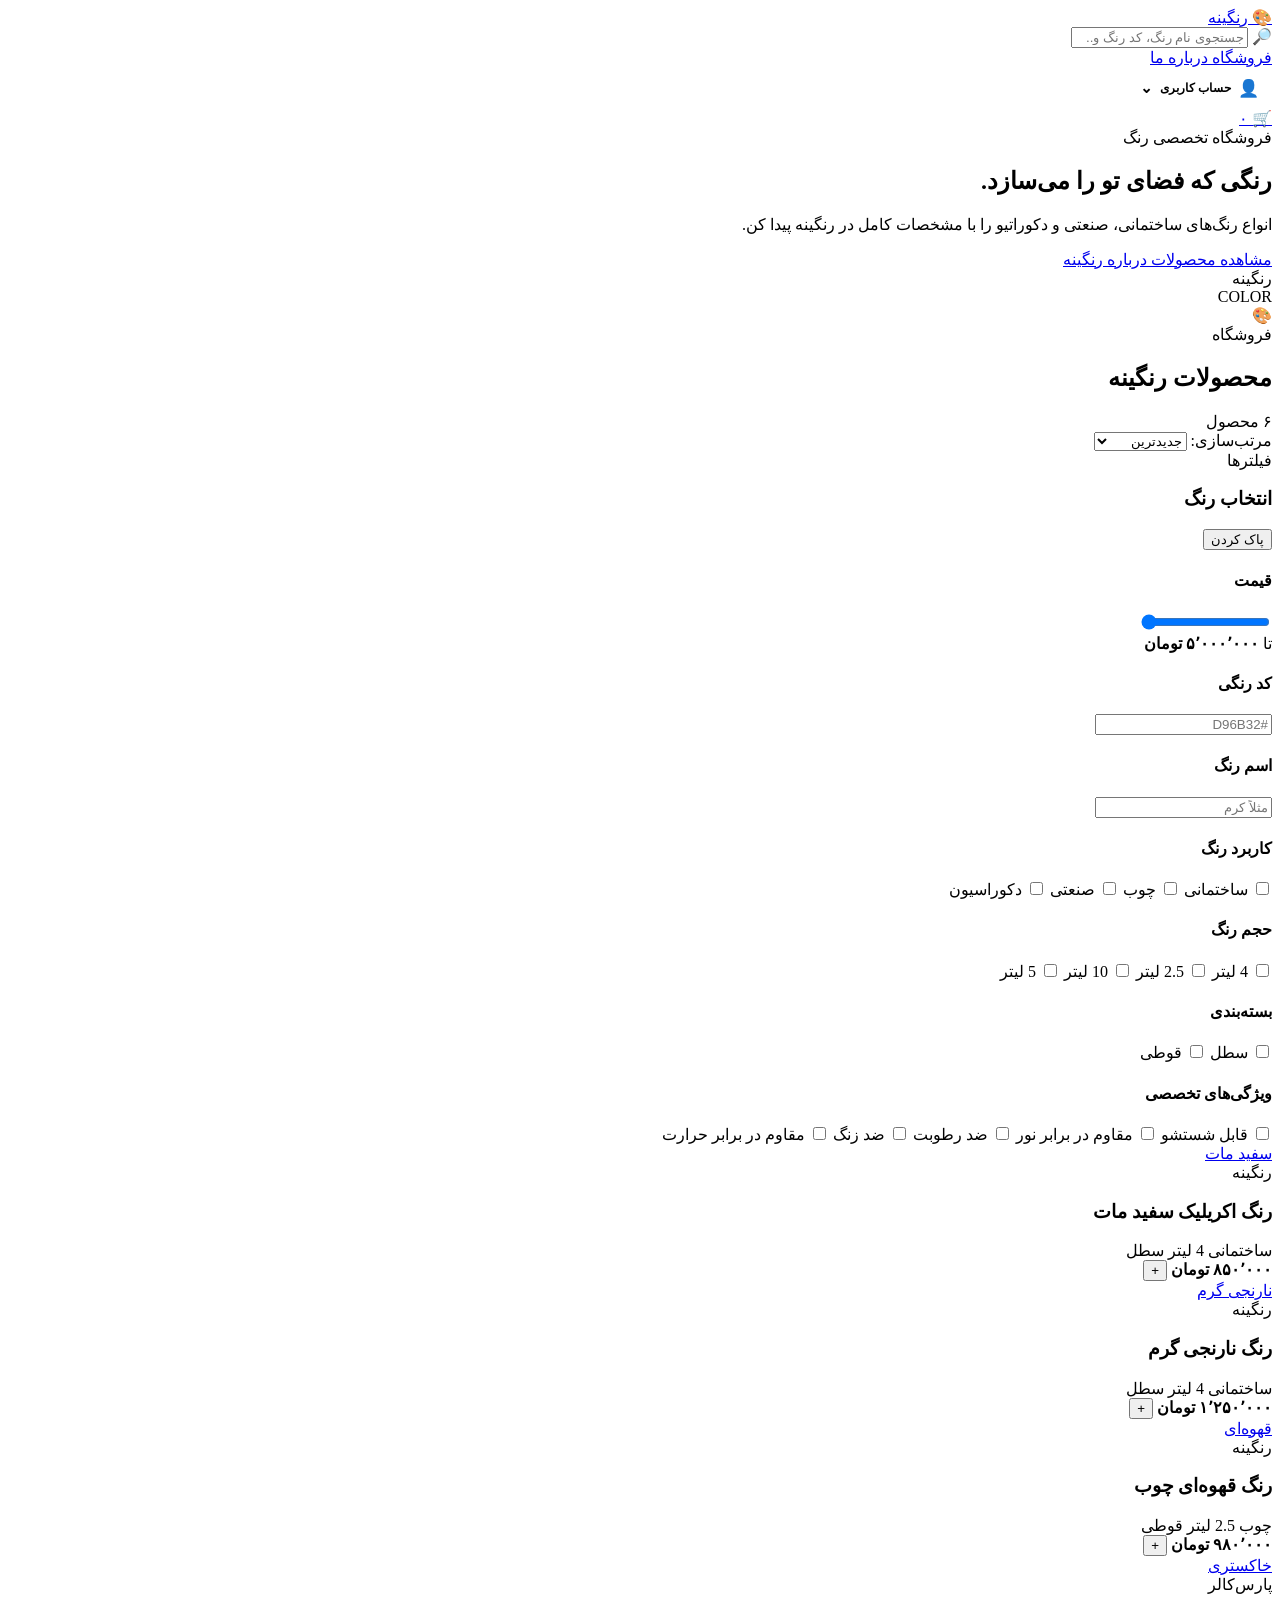
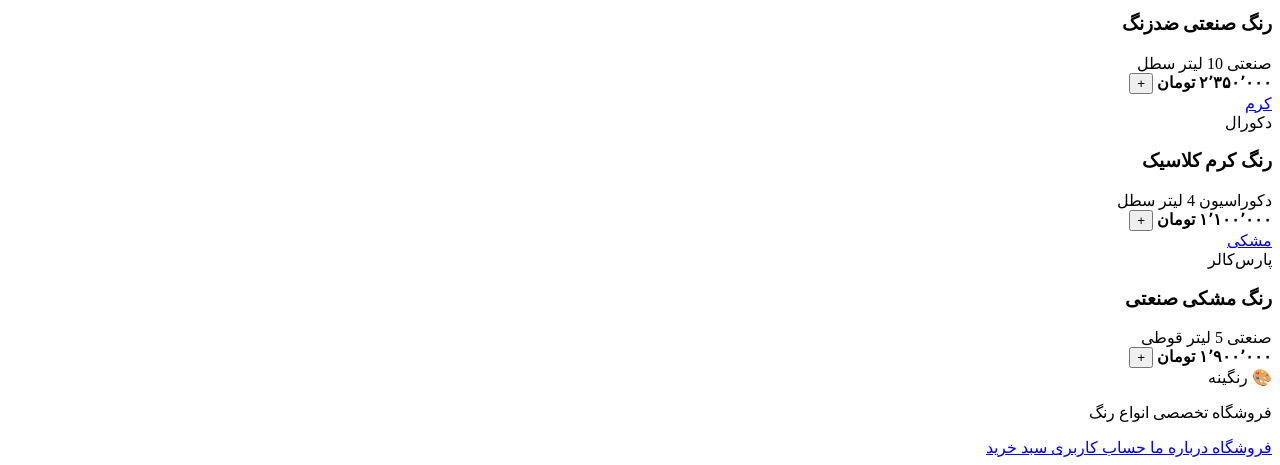
==== commit afb78f66: "2" ====
--- a/index.html
+++ b/index.html
@@ -17,7 +17,6 @@
 
     <title>رنگینه | فروشگاه رنگ</title>
 
-
     <link
         rel="stylesheet"
         href="css/style.css"
@@ -29,9 +28,9 @@
 <body>
 
 
-<!-- =========================
+<!-- =========================================
      HEADER
-========================= -->
+========================================= -->
 
 <header class="site-header">
 
@@ -78,6 +77,7 @@
 
         <nav class="main-nav">
 
+
             <a
                 href="index.html"
                 class="nav-link active"
@@ -85,6 +85,7 @@
                 فروشگاه
             </a>
 
+
             <a
                 href="about.html"
                 class="nav-link"
@@ -93,14 +94,16 @@
             </a>
 
 
-            <!-- ACCOUNT -->
+            <!-- =================================
+                 ACCOUNT
+            ================================== -->
 
             <div class="account-wrapper">
 
                 <button
+                    type="button"
                     class="account-button"
                     id="accountButton"
-                    type="button"
                     aria-expanded="false"
                 >
 
@@ -113,20 +116,21 @@
                     </span>
 
                     <span class="account-arrow">
-                       ⌄
+                        ⌄
                     </span>
 
                 </button>
 
 
-                <!-- ACCOUNT MENU -->
+                <!-- ACCOUNT DROPDOWN -->
 
                 <div
                     class="account-menu"
                     id="accountMenu"
                 >
 
-                    <!-- وقتی کاربر وارد نشده -->
+
+                    <!-- GUEST -->
 
                     <div
                         id="guestAccountMenu"
@@ -160,7 +164,7 @@
                     </div>
 
 
-                    <!-- وقتی کاربر وارد شده -->
+                    <!-- LOGGED USER -->
 
                     <div
                         id="userAccountMenu"
@@ -207,7 +211,7 @@
                         </a>
 
 
-                        <!-- ADMIN -->
+                        <!-- ADMIN INSIDE ACCOUNT -->
 
                         <a
                             href="admin.html"
@@ -236,7 +240,30 @@
             </div>
 
 
-            <!-- CART -->
+            <!-- =================================
+                 ADMIN DIRECT BUTTON
+            ================================== -->
+
+            <a
+                href="admin.html"
+                id="adminHeaderButton"
+                class="admin-header-button hidden"
+            >
+
+                <span class="admin-header-icon">
+                    🛠️
+                </span>
+
+                <span>
+                    پنل مدیریت
+                </span>
+
+            </a>
+
+
+            <!-- =================================
+                 CART
+            ================================== -->
 
             <a
                 href="cart.html"
@@ -249,7 +276,7 @@
                 </span>
 
                 <span class="cart-count">
-                    0
+                    ۰
                 </span>
 
             </a>
@@ -262,13 +289,14 @@
 
 
 
-<!-- =========================
+<!-- =========================================
      HERO
-========================= -->
+========================================= -->
 
 <section class="hero">
 
     <div class="container hero-content">
+
 
         <div class="hero-text">
 
@@ -276,11 +304,19 @@
                 فروشگاه تخصصی رنگ
             </span>
 
+
             <h1>
+
                 رنگی که
-                <span>فضای تو</span>
+
+                <span>
+                    فضای تو
+                </span>
+
                 را می‌سازد.
+
             </h1>
+
 
             <p>
                 انواع رنگ‌های ساختمانی، صنعتی و دکوراتیو
@@ -297,6 +333,7 @@
                     مشاهده محصولات
                 </a>
 
+
                 <a
                     href="about.html"
                     class="button button-secondary"
@@ -312,21 +349,29 @@
         <div class="hero-art">
 
             <div class="paint-can paint-can-one">
+
                 <span>
                     رنگینه
                 </span>
-            </div>
+
+            </div>
+
 
             <div class="paint-can paint-can-two">
+
                 <span>
                     COLOR
                 </span>
-            </div>
+
+            </div>
+
 
             <div class="paint-can paint-can-three">
+
                 <span>
                     🎨
                 </span>
+
             </div>
 
         </div>
@@ -337,9 +382,9 @@
 
 
 
-<!-- =========================
-     MAIN
-========================= -->
+<!-- =========================================
+     SHOP
+========================================= -->
 
 <main
     class="container shop-container"
@@ -347,9 +392,7 @@
 >
 
 
-    <!-- =========================
-         TOP FILTER BAR
-    ========================= -->
+    <!-- TOP BAR -->
 
     <section class="shop-toolbar">
 
@@ -359,10 +402,12 @@
                 فروشگاه
             </span>
 
+
             <h2>
                 محصولات رنگینه
             </h2>
 
+
             <span
                 id="resultCount"
                 class="result-count"
@@ -382,6 +427,7 @@
                 مرتب‌سازی:
             </label>
 
+
             <select
                 id="sortSelect"
                 class="input sort-select"
@@ -411,16 +457,14 @@
 
 
 
-    <!-- =========================
-         SHOP LAYOUT
-    ========================= -->
+    <!-- SHOP LAYOUT -->
 
     <div class="shop-layout">
 
 
-        <!-- =========================
-             FILTER SIDEBAR
-        ========================= -->
+        <!-- =================================
+             FILTERS
+        ================================== -->
 
         <aside class="filters">
 
@@ -431,6 +475,7 @@
                     <span class="section-label">
                         فیلترها
                     </span>
+
 
                     <h3>
                         انتخاب رنگ
@@ -457,6 +502,7 @@
                 <h4>
                     قیمت
                 </h4>
+
 
                 <input
                     type="range"
@@ -467,12 +513,14 @@
                     value="5000000"
                 >
 
+
                 <div class="price-range-info">
 
                     <span>
                         تا
                     </span>
 
+
                     <strong id="maxPrice">
                         ۵٬۰۰۰٬۰۰۰ تومان
                     </strong>
@@ -489,6 +537,7 @@
                 <h4>
                     کد رنگی
                 </h4>
+
 
                 <input
                     type="text"
@@ -508,6 +557,7 @@
                     اسم رنگ
                 </h4>
 
+
                 <input
                     type="text"
                     id="colorNameFilter"
@@ -526,6 +576,7 @@
                     کاربرد رنگ
                 </h4>
 
+
                 <div
                     id="usageFilters"
                     class="checkbox-list"
@@ -542,6 +593,7 @@
                     حجم رنگ
                 </h4>
 
+
                 <div
                     id="volumeFilters"
                     class="checkbox-list"
@@ -558,6 +610,7 @@
                     بسته‌بندی
                 </h4>
 
+
                 <div
                     id="packageFilters"
                     class="checkbox-list"
@@ -574,6 +627,7 @@
                     ویژگی‌های تخصصی
                 </h4>
 
+
                 <div
                     id="featureFilters"
                     class="checkbox-list"
@@ -585,9 +639,9 @@
 
 
 
-        <!-- =========================
+        <!-- =================================
              PRODUCTS
-        ========================= -->
+        ================================== -->
 
         <section class="products-section">
 
@@ -606,10 +660,12 @@
                     🎨
                 </div>
 
+
                 <h2>
                     محصولی پیدا نشد
                 </h2>
 
+
                 <p>
                     فیلترها یا عبارت جستجو را تغییر بده.
                 </p>
@@ -624,19 +680,21 @@
 
 
 
-<!-- =========================
+<!-- =========================================
      FOOTER
-========================= -->
+========================================= -->
 
 <footer class="site-footer">
 
     <div class="container footer-content">
+
 
         <div>
 
             <div class="footer-logo">
                 🎨 رنگینه
             </div>
+
 
             <p>
                 فروشگاه تخصصی انواع رنگ
@@ -651,13 +709,16 @@
                 فروشگاه
             </a>
 
+
             <a href="about.html">
                 درباره ما
             </a>
 
+
             <a href="account.html">
                 حساب کاربری
             </a>
+
 
             <a href="cart.html">
                 سبد خرید
@@ -680,7 +741,9 @@
 
 
 
-<!-- SCRIPTS -->
+<!-- =========================================
+     JAVASCRIPT
+========================================= -->
 
 <script src="js/products.js"></script>
 
--- a/css/style.css
+++ b/css/style.css
@@ -1,1069 +1,615 @@
-:root {
-    --bg: #fbf5ed;
-    --surface: #fffaf5;
-    --surface-dark: #f1e2d2;
-
-    --primary: #b85c38;
-    --primary-dark: #95472b;
-    --orange: #e87932;
-
-    --brown: #68463a;
-    --text: #3d2d27;
-    --muted: #806f67;
-
-    --border: #ead8c6;
-
-    --radius: 18px;
-
-    --shadow:
-        0 10px 30px rgba(91, 55, 38, 0.08);
-}
-
-
-* {
+/* ==========================================
+   RANGINEH ACCOUNT MENU
+========================================== */
+
+.account-wrapper {
+    position: relative;
+}
+
+
+/* ==========================================
+   ACCOUNT BUTTON
+========================================== */
+
+.account-button {
+
+    display: flex;
+
+    align-items: center;
+
+    justify-content: center;
+
+    gap: 7px;
+
+    height: 42px;
+
+    padding: 0 13px;
+
+    border: 1px solid var(--border);
+
+    border-radius: 12px;
+
+    background: var(--surface);
+
+    color: var(--brown);
+
+    font-family: inherit;
+
+    font-size: 12px;
+
+    font-weight: 800;
+
+    cursor: pointer;
+
+    transition:
+        background .2s ease,
+        border-color .2s ease,
+        transform .2s ease;
+
+}
+
+
+.account-button:hover {
+
+    background:
+        var(--surface-dark);
+
+    border-color:
+        rgba(185, 86, 53, .25);
+
+}
+
+
+.account-button:active {
+
+    transform:
+        scale(.98);
+
+}
+
+
+.account-icon {
+
+    font-size: 17px;
+
+}
+
+
+.account-arrow {
+
+    font-size: 15px;
+
+    transition:
+        transform .2s ease;
+
+}
+
+
+.account-button[aria-expanded="true"]
+.account-arrow {
+
+    transform:
+        rotate(180deg);
+
+}
+
+
+/* ==========================================
+   ACCOUNT DROPDOWN
+========================================== */
+
+.account-menu {
+
+    position: absolute;
+
+    top:
+        calc(100% + 10px);
+
+    left: 0;
+
+    width: 280px;
+
+    z-index: 1000;
+
+    padding: 8px;
+
     box-sizing: border-box;
-}
-
-
-html {
-    scroll-behavior: smooth;
-}
-
-
-body {
-    margin: 0;
-
-    background: var(--bg);
-
-    color: var(--text);
-
-    font-family:
-        Tahoma,
-        Arial,
-        sans-serif;
-
-    line-height: 1.8;
-}
-
-
-a {
-    color: inherit;
-    text-decoration: none;
-}
-
-
-button,
-input,
-select,
-textarea {
-    font: inherit;
-}
-
-
-button {
-    cursor: pointer;
-}
-
-
-.container {
-    width: min(1180px, 92%);
-    margin: auto;
-}
-
-
-/* HEADER */
-
-.header {
-    position: sticky;
-    top: 0;
-
-    z-index: 100;
-
-    background:
-        rgba(251, 245, 237, 0.94);
-
-    backdrop-filter: blur(12px);
-
-    border-bottom:
-        1px solid var(--border);
-}
-
-
-.header-container {
-    min-height: 74px;
-
-    display: flex;
-
-    align-items: center;
-
-    gap: 30px;
-}
-
-
-.logo {
-    display: flex;
-
-    align-items: center;
-
-    gap: 10px;
-
-    font-size: 24px;
-
-    font-weight: 900;
-
-    color: var(--brown);
-}
-
-
-.logo-icon {
-    width: 42px;
-    height: 42px;
-
-    display: grid;
-    place-items: center;
-
-    background: var(--primary);
-
-    color: white;
-
-    border-radius: 13px;
-}
-
-
-.navigation {
-    display: flex;
-
-    gap: 6px;
-
-    flex: 1;
-}
-
-
-.navigation a {
-    padding: 8px 14px;
-
-    color: var(--muted);
-
-    border-radius: 12px;
-}
-
-
-.navigation a:hover,
-.navigation a.active {
-    background: var(--surface-dark);
-
-    color: var(--primary);
-}
-
-
-.cart-button {
-    position: relative;
-
-    display: flex;
-
-    align-items: center;
-
-    gap: 5px;
-
-    padding: 10px 14px;
-
-    background: white;
-
-    border: 1px solid var(--border);
-
-    border-radius: 14px;
-}
-
-
-.cart-count {
-    min-width: 20px;
-
-    padding: 0 5px;
-
-    border-radius: 50px;
-
-    background: var(--primary);
-
-    color: white;
-
-    font-size: 11px;
-
-    text-align: center;
-}
-
-
-/* HERO */
-
-.hero {
-    width: min(1180px, 92%);
-
-    margin: 25px auto 0;
-
-    overflow: hidden;
-
-    border-radius: 28px;
-
-    background:
-        linear-gradient(
-            135deg,
-            #f0dcc8,
-            #faeee3
-        );
-}
-
-
-.hero-container {
-    min-height: 390px;
-
-    display: flex;
-
-    align-items: center;
-
-    justify-content: space-between;
-
-    padding: 55px;
-}
-
-
-.section-label {
-    color: var(--primary);
-
-    font-size: 13px;
-
-    font-weight: 900;
-}
-
-
-.hero h1 {
-    max-width: 650px;
-
-    margin: 10px 0;
-
-    font-size: clamp(35px, 5vw, 58px);
-
-    line-height: 1.25;
-}
-
-
-.hero h1 span {
-    color: var(--primary);
-}
-
-
-.hero p {
-    max-width: 600px;
-
-    color: var(--muted);
-
-    font-size: 17px;
-}
-
-
-.hero-visual {
-    position: relative;
-
-    width: 360px;
-
-    height: 280px;
-}
-
-
-.paint-can {
-    position: absolute;
-
-    width: 135px;
-
-    height: 120px;
-
-    border-radius:
-        12px 12px 28px 28px;
-
-    box-shadow:
-        0 20px 30px rgba(60, 35, 25, 0.18);
-
-    display: grid;
-
-    place-items: center;
-
-    color: white;
-
-    font-weight: 900;
-}
-
-
-.paint-can-one {
-    right: 35px;
-
-    bottom: 25px;
-
-    background: var(--primary);
-
-    transform: rotate(-8deg);
-}
-
-
-.paint-can-two {
-    right: 160px;
-
-    bottom: 40px;
-
-    background: var(--orange);
-
-    transform: rotate(7deg);
-}
-
-
-.paint-drop {
-    position: absolute;
-
-    width: 90px;
-
-    height: 120px;
-
-    top: 20px;
-
-    left: 35px;
-
-    background: var(--primary);
-
-    border-radius:
-        65% 35% 65% 35%;
-
-    transform: rotate(35deg);
-}
-
-
-/* BUTTON */
-
-.button {
-    display: inline-flex;
-
-    justify-content: center;
-
-    align-items: center;
-
-    padding: 11px 20px;
-
-    border: none;
-
-    border-radius: 13px;
-
-    font-weight: 800;
-}
-
-
-.button-primary {
-    background: var(--primary);
-
-    color: white;
-}
-
-
-.button-primary:hover {
-    background: var(--primary-dark);
-}
-
-
-/* SHOP */
-
-.shop {
-    padding: 50px 0;
-}
-
-
-.search-bar {
-    display: flex;
-
-    gap: 12px;
-
-    margin-bottom: 25px;
-}
-
-
-.search-box {
-    flex: 1;
-
-    display: flex;
-
-    align-items: center;
-
-    gap: 10px;
-
-    background: white;
-
-    border: 1px solid var(--border);
-
-    border-radius: 15px;
-
-    padding: 0 15px;
-}
-
-
-.search-box input {
-    width: 100%;
-
-    border: none;
-
-    outline: none;
-
-    background: none;
-
-    padding: 14px;
-}
-
-
-.search-bar select {
-    min-width: 170px;
-
-    border: 1px solid var(--border);
-
-    border-radius: 15px;
-
-    background: white;
-
-    padding: 0 15px;
-
-    color: var(--text);
-}
-
-
-/* SHOP LAYOUT */
-
-.shop-layout {
-    display: grid;
-
-    grid-template-columns: 270px 1fr;
-
-    gap: 25px;
-}
-
-
-/* FILTER */
-
-.filters {
-    padding: 20px;
-
-    background: var(--surface);
+
+    background:
+        var(--surface);
 
     border:
         1px solid var(--border);
 
-    border-radius: var(--radius);
-
-    box-shadow: var(--shadow);
-
-    align-self: start;
-
-    position: sticky;
-
-    top: 95px;
-}
-
-
-.filters-header {
+    border-radius: 18px;
+
+    box-shadow:
+        0 18px 45px
+        rgba(70, 40, 25, .15);
+
+    opacity: 0;
+
+    visibility: hidden;
+
+    pointer-events: none;
+
+    transform:
+        translateY(-8px)
+        scale(.98);
+
+    transform-origin:
+        top left;
+
+    transition:
+        opacity .2s ease,
+        visibility .2s ease,
+        transform .2s ease;
+
+}
+
+
+.account-menu.show {
+
+    opacity: 1;
+
+    visibility: visible;
+
+    pointer-events: auto;
+
+    transform:
+        translateY(0)
+        scale(1);
+
+}
+
+
+/* ==========================================
+   ACCOUNT SECTION
+========================================== */
+
+.account-menu-section {
+
+    padding: 12px;
+
+}
+
+
+.account-menu-title {
+
+    color:
+        var(--brown);
+
+    font-size: 16px;
+
+    font-weight: 900;
+
+}
+
+
+.account-menu-description {
+
+    margin:
+        6px 0 15px;
+
+    color:
+        var(--muted);
+
+    font-size: 12px;
+
+    line-height: 1.8;
+
+}
+
+
+/* ==========================================
+   ACCOUNT USER
+========================================== */
+
+.account-user {
+
     display: flex;
 
-    justify-content: space-between;
-
     align-items: center;
-}
-
-
-.filters-header h2 {
-    margin: 0;
-}
-
-
-.filters-header button {
+
+    gap: 10px;
+
+}
+
+
+.account-avatar {
+
+    width: 45px;
+
+    height: 45px;
+
+    display: grid;
+
+    place-items: center;
+
+    flex-shrink: 0;
+
+    border-radius: 14px;
+
+    background:
+        #ead3c3;
+
+    font-size: 21px;
+
+}
+
+
+.account-user strong {
+
+    display: block;
+
+    color:
+        var(--brown);
+
+    font-size: 14px;
+
+}
+
+
+.account-user span {
+
+    display: block;
+
+    margin-top: 3px;
+
+    color:
+        var(--muted);
+
+    font-size: 10px;
+
+}
+
+
+/* ==========================================
+   ACCOUNT BUTTONS
+========================================== */
+
+.account-menu-button {
+
+    display: flex;
+
+    align-items: center;
+
+    justify-content: center;
+
+    width: 100%;
+
+    min-height: 40px;
+
+    margin-top: 7px;
+
+    border-radius: 11px;
+
+    text-decoration: none;
+
+    font-size: 12px;
+
+    font-weight: 800;
+
+    box-sizing: border-box;
+
+    transition:
+        .2s ease;
+
+}
+
+
+.account-menu-button.primary {
+
+    background:
+        var(--primary);
+
+    color:
+        white;
+
+}
+
+
+.account-menu-button.primary:hover {
+
+    filter:
+        brightness(.95);
+
+    transform:
+        translateY(-1px);
+
+}
+
+
+.account-menu-button.secondary {
+
+    background:
+        var(--surface-dark);
+
+    color:
+        var(--brown);
+
+}
+
+
+.account-menu-button.secondary:hover {
+
+    background:
+        #ead8c8;
+
+}
+
+
+/* ==========================================
+   MENU ITEMS
+========================================== */
+
+.account-menu-item {
+
+    display: flex;
+
+    align-items: center;
+
+    gap: 10px;
+
+    width: 100%;
+
+    min-height: 42px;
+
+    padding:
+        0 12px;
+
+    box-sizing: border-box;
+
     border: none;
 
-    background: none;
-
-    color: var(--primary);
-}
-
-
-.filter-section {
-    margin-top: 22px;
-}
-
-
-.filter-section h3 {
-    margin: 0 0 8px;
-
-    font-size: 14px;
-}
-
-
-.price-values {
+    border-radius: 11px;
+
+    background:
+        transparent;
+
+    color:
+        var(--brown);
+
+    font-family: inherit;
+
+    font-size: 12px;
+
+    font-weight: 800;
+
+    text-align: right;
+
+    text-decoration: none;
+
+    cursor: pointer;
+
+    transition:
+        background .2s ease;
+
+}
+
+
+.account-menu-item:hover {
+
+    background:
+        var(--surface-dark);
+
+}
+
+
+/* ==========================================
+   ADMIN INSIDE ACCOUNT
+========================================== */
+
+.admin-menu-item {
+
+    background:
+        #f1dfd2 !important;
+
+    color:
+        #91472f !important;
+
+}
+
+
+.admin-menu-item:hover {
+
+    background:
+        #e8cdbd !important;
+
+}
+
+
+/* ==========================================
+   LOGOUT
+========================================== */
+
+.logout-item {
+
+    color:
+        #a64c3c;
+
+}
+
+
+.logout-item:hover {
+
+    background:
+        #f5dfda;
+
+}
+
+
+/* ==========================================
+   DIVIDER
+========================================== */
+
+.account-menu-divider {
+
+    height: 1px;
+
+    margin:
+        8px 4px;
+
+    background:
+        var(--border);
+
+}
+
+
+/* ==========================================
+   ADMIN HEADER BUTTON
+========================================== */
+
+.admin-header-button {
+
     display: flex;
 
-    justify-content: space-between;
-
-    color: var(--muted);
+    align-items: center;
+
+    justify-content: center;
+
+    gap: 7px;
+
+    height: 42px;
+
+    padding:
+        0 13px;
+
+    box-sizing: border-box;
+
+    border:
+        1px solid #e3c9b8;
+
+    border-radius: 12px;
+
+    background:
+        #f1dfd2;
+
+    color:
+        #91472f;
 
     font-size: 12px;
-}
-
-
-#priceRange {
-    width: 100%;
-
-    accent-color: var(--primary);
-}
-
-
-.input {
-    width: 100%;
-
-    padding: 11px;
-
-    background: white;
-
-    border:
-        1px solid var(--border);
-
-    border-radius: 11px;
-
-    outline: none;
-
-    color: var(--text);
-}
-
-
-.input:focus {
-    border-color: var(--primary);
-}
-
-
-.checkbox-list {
-    display: grid;
-
-    gap: 7px;
-
-    color: var(--muted);
-
-    font-size: 13px;
-}
-
-
-.checkbox-list input {
-    accent-color: var(--primary);
-}
-
-
-/* PRODUCTS */
-
-.products-heading {
-    display: flex;
-
-    justify-content: space-between;
-
-    align-items: center;
-}
-
-
-.products-heading h2 {
-    margin: 3px 0 0;
-}
-
-
-.result-count {
-    color: var(--muted);
-
-    font-size: 13px;
-}
-
-
-.products-grid {
-    display: grid;
-
-    grid-template-columns:
-        repeat(3, minmax(0, 1fr));
-
-    gap: 18px;
-
-    margin-top: 20px;
-}
-
-
-.product-card {
-    overflow: hidden;
-
-    background: var(--surface);
-
-    border:
-        1px solid var(--border);
-
-    border-radius: var(--radius);
-
-    box-shadow: var(--shadow);
+
+    font-weight: 800;
+
+    text-decoration: none;
+
+    white-space: nowrap;
 
     transition:
-        transform 0.2s,
-        box-shadow 0.2s;
-}
-
-
-.product-card:hover {
-    transform: translateY(-4px);
-
-    box-shadow:
-        0 18px 38px
-        rgba(91, 55, 38, 0.14);
-}
-
-
-.product-image {
-    position: relative;
-
-    height: 220px;
-
-    display: grid;
-
-    place-items: center;
-
-    overflow: hidden;
-
-    background:
-        linear-gradient(
-            135deg,
-            #fff,
-            #f1e5d9
-        );
-}
-
-
-.product-image::after {
-    content: "";
-
-    width: 125px;
-
-    height: 145px;
-
-    border-radius:
-        14px 14px 30px 30px;
-
-    background:
-        var(--paint);
-
-    box-shadow:
-        0 15px 20px rgba(0,0,0,.12);
-}
-
-
-.product-image span {
-    position: absolute;
-
-    z-index: 2;
-
-    color: white;
-
-    font-weight: 900;
-
-    text-shadow:
-        0 1px 4px rgba(0,0,0,.6);
-}
-
-
-.product-body {
-    padding: 15px;
-}
-
-
-.product-brand {
-    color: var(--primary);
-
-    font-size: 12px;
-
-    font-weight: 900;
-}
-
-
-.product-body h3 {
-    margin: 5px 0 12px;
+        background .2s ease,
+        border-color .2s ease,
+        transform .2s ease;
+
+}
+
+
+.admin-header-button:hover {
+
+    background:
+        #e8cdbd;
+
+    border-color:
+        #d9b6a2;
+
+    transform:
+        translateY(-1px);
+
+}
+
+
+.admin-header-button:active {
+
+    transform:
+        scale(.98);
+
+}
+
+
+.admin-header-icon {
 
     font-size: 16px;
-}
-
-
-.product-meta {
-    display: flex;
-
-    flex-wrap: wrap;
-
-    gap: 6px;
-}
-
-
-.product-meta span {
-    padding: 3px 8px;
-
-    background: var(--surface-dark);
-
-    border-radius: 9px;
-
-    color: var(--muted);
-
-    font-size: 11px;
-}
-
-
-.product-bottom {
-    display: flex;
-
-    align-items: center;
-
-    justify-content: space-between;
-
-    margin-top: 16px;
-}
-
-
-.add-button {
-    width: 37px;
-
-    height: 37px;
-
-    border: none;
-
-    border-radius: 12px;
-
-    background: var(--primary);
-
-    color: white;
-
-    font-size: 22px;
-}
-
-
-/* EMPTY */
-
-.empty-state {
-    text-align: center;
-
-    padding: 55px;
-
-    margin-top: 20px;
-
-    background: var(--surface);
-
-    border:
-        1px dashed var(--border);
-
-    border-radius: var(--radius);
-}
-
-
-.empty-icon {
-    font-size: 40px;
-}
-
+
+}
+
+
+/* ==========================================
+   HIDDEN
+========================================== */
 
 .hidden {
+
     display: none !important;
-}
-
-
-/* FOOTER */
-
-.footer {
-    margin-top: 60px;
-
-    padding-top: 40px;
-
-    background: #4d342b;
-
-    color: #f5e9df;
-}
-
-
-.footer-grid {
-    display: grid;
-
-    grid-template-columns:
-        2fr 1fr 1fr;
-
-    gap: 30px;
-}
-
-
-.footer a {
-    display: block;
-
-    color: #dfcfc2;
-
-    margin: 5px 0;
-}
-
-
-.footer-logo {
-    color: white;
-}
-
-
-.footer p {
-    color: #d4c2b5;
-}
-
-
-.copyright {
-    margin-top: 30px;
-
-    padding: 18px;
-
-    border-top:
-        1px solid rgba(255,255,255,.12);
-
-    text-align: center;
-
-    color: #cbb8aa;
-
-    font-size: 12px;
-}
-
-
-/* COMMON PAGES */
-
-.page-space {
-    padding: 45px 0;
-}
-
-
-.page-title {
-    margin-bottom: 25px;
-}
-
-
-.page-title h1 {
-    margin: 5px 0;
-
-    font-size: 36px;
-}
-
-
-.back-link {
-    display: inline-block;
-
-    margin-bottom: 20px;
-
-    color: var(--primary);
-}
-
-
-/* AUTH */
-
-.auth-page {
-    min-height: 70vh;
-
-    display: grid;
-
-    place-items: center;
-}
-
-
-.auth-card {
-    width: min(440px, 100%);
-
-    display: grid;
-
-    gap: 13px;
-
-    padding: 30px;
-
-    background: var(--surface);
-
-    border:
-        1px solid var(--border);
-
-    border-radius: var(--radius);
-
-    box-shadow: var(--shadow);
-}
-
-
-.auth-card h1 {
-    margin: 0;
-}
-
-
-.auth-card label {
-    display: grid;
-
-    gap: 5px;
-}
-
-
-.auth-card a {
-    color: var(--primary);
-
-    font-weight: bold;
-}
-
-
-/* ABOUT */
-
-.about-hero {
-    padding: 50px;
-
-    background: var(--surface);
-
-    border:
-        1px solid var(--border);
-
-    border-radius: var(--radius);
-
-    box-shadow: var(--shadow);
-}
-
-
-.about-hero h1 {
-    font-size: 42px;
-}
-
-
-.about-hero p {
-    max-width: 750px;
-
-    color: var(--muted);
-}
-
-
-.about-cards {
-    display: grid;
-
-    grid-template-columns:
-        repeat(3, 1fr);
-
-    gap: 18px;
-
-    margin-top: 20px;
-}
-
-
-.info-card {
-    padding: 25px;
-
-    background: var(--surface);
-
-    border:
-        1px solid var(--border);
-
-    border-radius: var(--radius);
-
-    box-shadow: var(--shadow);
-}
-
-
-.info-icon {
-    font-size: 32px;
-}
-
-
-/* TOAST */
-
-.toast {
-    position: fixed;
-
-    right: 25px;
-
-    bottom: 25px;
-
-    z-index: 1000;
-
-    padding: 12px 18px;
-
-    background: #3d2d27;
-
-    color: white;
-
-    border-radius: 12px;
-
-    opacity: 0;
-
-    transform: translateY(10px);
-
-    transition: .2s;
-}
-
-
-.toast.show {
-    opacity: 1;
-
-    transform: translateY(0);
-}
-
-
-/* MOBILE */
+
+}
+
+
+/* ==========================================
+   MOBILE
+========================================== */
 
 @media (max-width: 900px) {
 
-    .products-grid {
-        grid-template-columns:
-            repeat(2, 1fr);
+    .account-button-text {
+
+        display: none;
+
     }
 
-    .shop-layout {
-        grid-template-columns: 1fr;
+
+    .account-button {
+
+        width: 42px;
+
+        padding: 0;
+
     }
 
-    .filters {
-        position: static;
+
+    .account-arrow {
+
+        display: none;
+
     }
 
-}
-
-
-@media (max-width: 650px) {
-
-    .header-container {
-        min-height: 65px;
+
+    .admin-header-button span:last-child {
+
+        display: none;
+
     }
 
-    .navigation {
-        display: none;
+
+    .admin-header-button {
+
+        width: 42px;
+
+        padding: 0;
+
     }
 
-    .hero-container {
-        min-height: 470px;
-
-        padding: 30px;
-
-        display: block;
+}
+
+
+@media (max-width: 700px) {
+
+    .account-menu {
+
+        position: fixed;
+
+        top: 72px;
+
+        left: 15px;
+
+        right: 15px;
+
+        width: auto;
+
+        max-width: none;
+
+        transform-origin:
+            top center;
+
     }
 
-    .hero-visual {
-        width: 100%;
-
-        height: 170px;
-    }
-
-    .products-grid {
-        grid-template-columns: 1fr;
-    }
-
-    .search-bar {
-        flex-direction: column;
-    }
-
-    .search-bar select {
-        min-height: 48px;
-    }
-
-    .footer-grid {
-        grid-template-columns: 1fr;
-    }
-
-    .about-cards {
-        grid-template-columns: 1fr;
-    }
-
-    .about-hero {
-        padding: 30px;
-    }
-
-    .about-hero h1 {
-        font-size: 32px;
-    }
-
 }
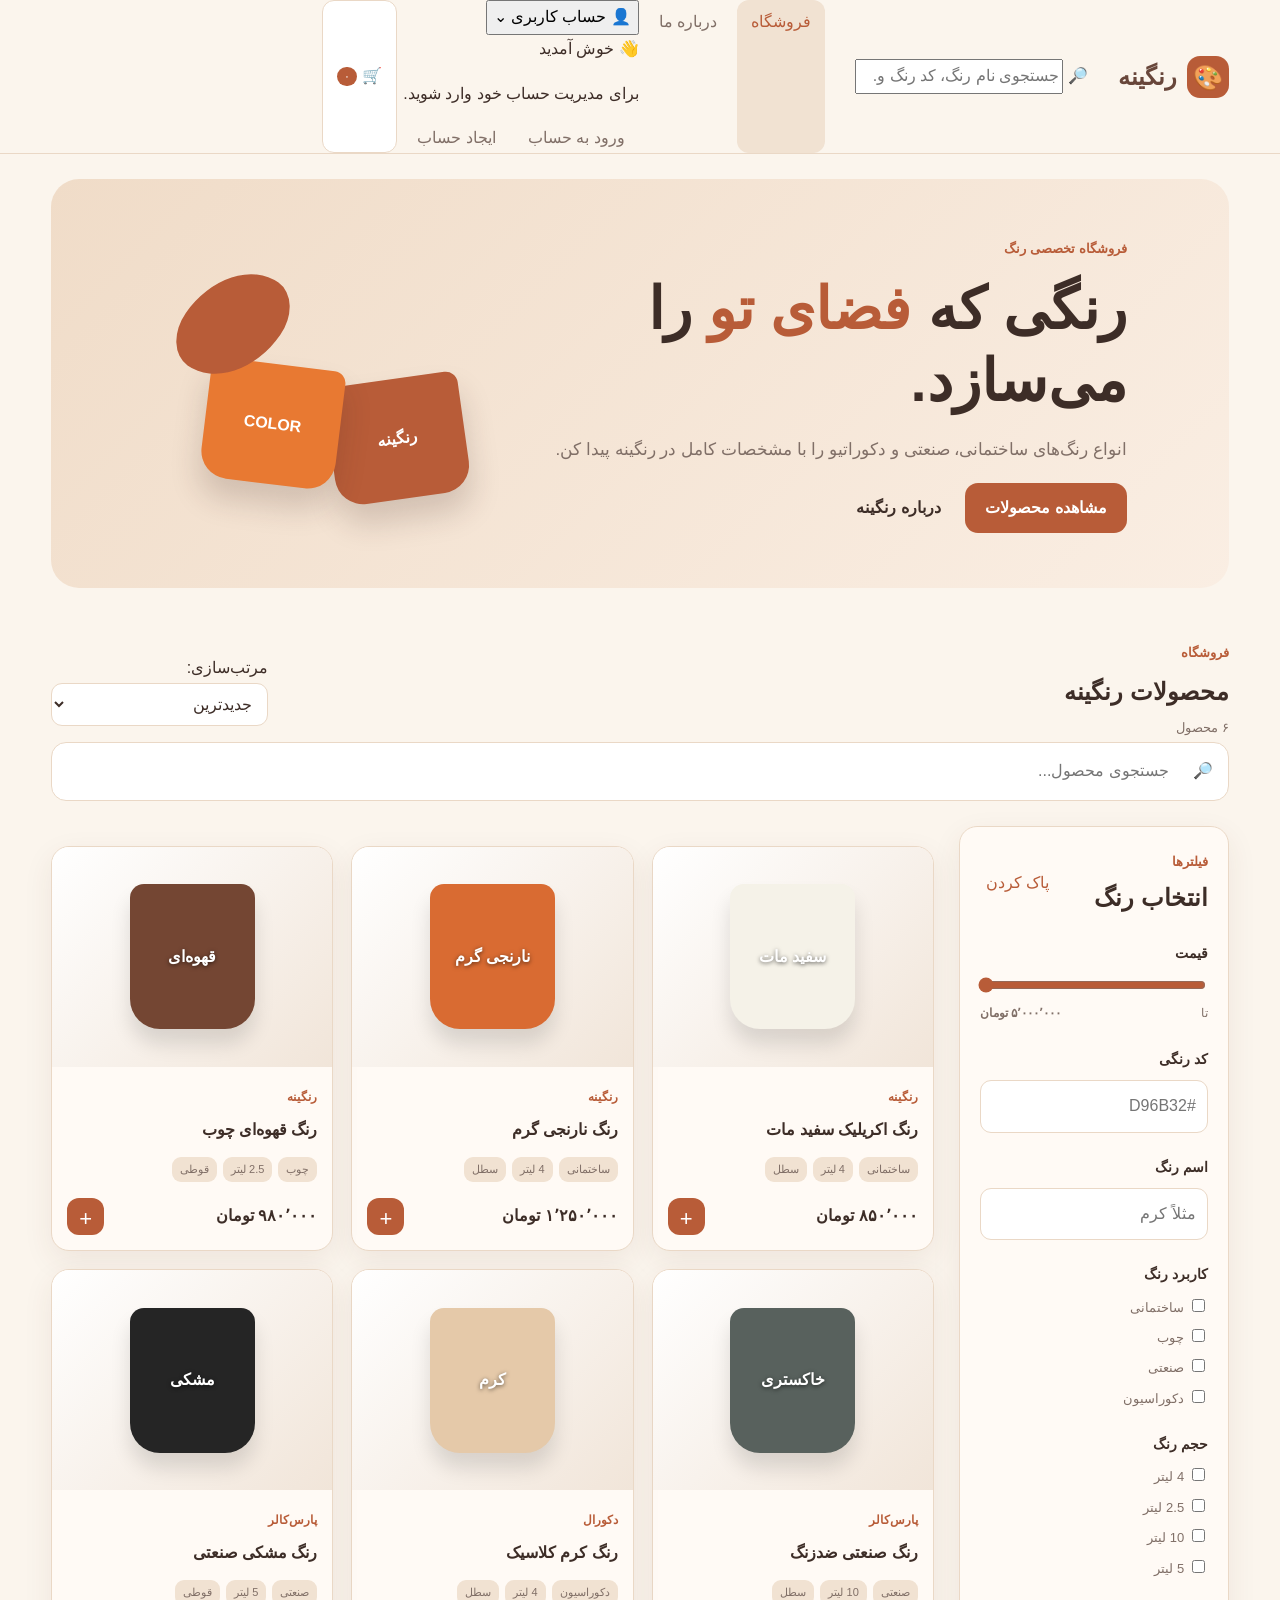
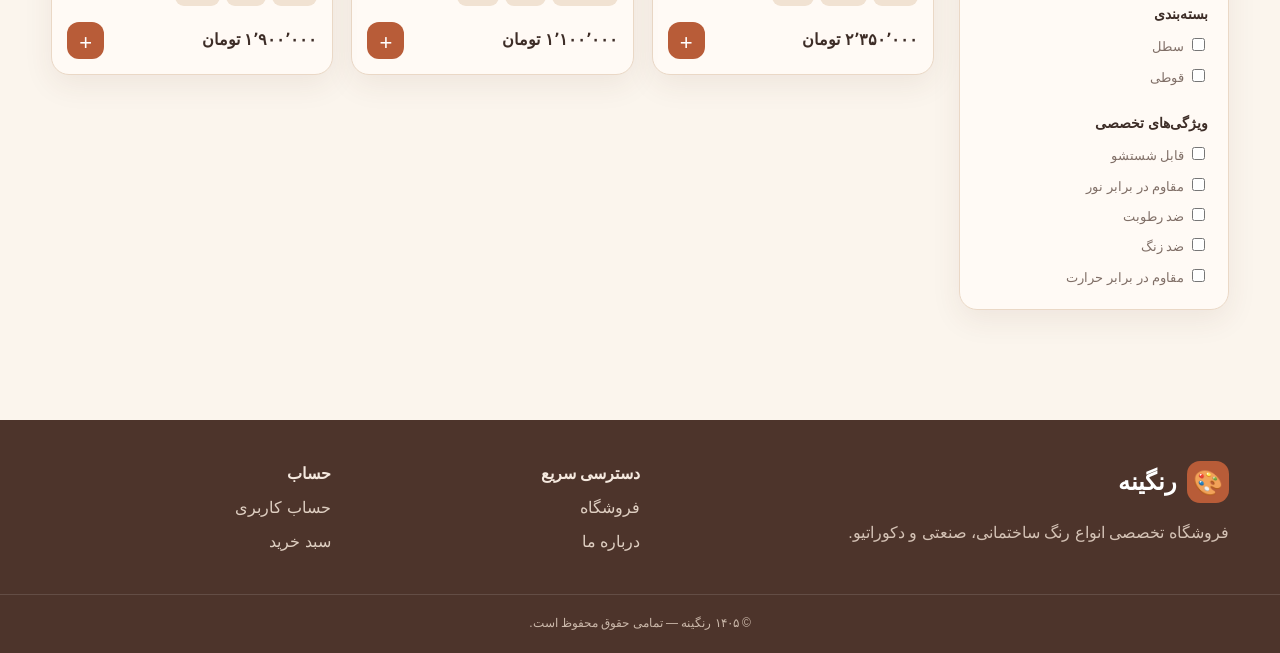
==== commit aadd434b: "6" ====
--- a/index.html
+++ b/index.html
@@ -32,9 +32,9 @@
      HEADER
 ========================================= -->
 
-<header class="site-header">
-
-    <div class="header-container">
+<header class="header">
+
+    <div class="container header-container">
 
 
         <!-- LOGO -->
@@ -75,21 +75,18 @@
 
         <!-- NAVIGATION -->
 
-        <nav class="main-nav">
+        <nav class="navigation">
 
 
             <a
                 href="index.html"
-                class="nav-link active"
+                class="active"
             >
                 فروشگاه
             </a>
 
 
-            <a
-                href="about.html"
-                class="nav-link"
-            >
+            <a href="about.html">
                 درباره ما
             </a>
 
@@ -105,6 +102,7 @@
                     class="account-button"
                     id="accountButton"
                     aria-expanded="false"
+                    aria-controls="accountMenu"
                 >
 
                     <span class="account-icon">
@@ -211,7 +209,7 @@
                         </a>
 
 
-                        <!-- ADMIN INSIDE ACCOUNT -->
+                        <!-- ADMIN -->
 
                         <a
                             href="admin.html"
@@ -248,6 +246,7 @@
                 href="admin.html"
                 id="adminHeaderButton"
                 class="admin-header-button hidden"
+                title="ورود به پنل مدیریت"
             >
 
                 <span class="admin-header-icon">
@@ -295,7 +294,7 @@
 
 <section class="hero">
 
-    <div class="container hero-content">
+    <div class="container hero-container">
 
 
         <div class="hero-text">
@@ -346,7 +345,7 @@
         </div>
 
 
-        <div class="hero-art">
+        <div class="hero-visual">
 
             <div class="paint-can paint-can-one">
 
@@ -366,13 +365,7 @@
             </div>
 
 
-            <div class="paint-can paint-can-three">
-
-                <span>
-                    🎨
-                </span>
-
-            </div>
+            <div class="paint-drop"></div>
 
         </div>
 
@@ -387,14 +380,14 @@
 ========================================= -->
 
 <main
-    class="container shop-container"
+    class="container shop"
     id="products"
 >
 
 
     <!-- TOP BAR -->
 
-    <section class="shop-toolbar">
+    <section class="products-heading">
 
         <div>
 
@@ -457,6 +450,29 @@
 
 
 
+    <!-- SEARCH / FILTER BAR -->
+
+    <div class="search-bar">
+
+        <div class="search-box">
+
+            <span>
+                🔎
+            </span>
+
+            <input
+                type="search"
+                id="shopSearchInput"
+                placeholder="جستجوی محصول..."
+                autocomplete="off"
+            >
+
+        </div>
+
+    </div>
+
+
+
     <!-- SHOP LAYOUT -->
 
     <div class="shop-layout">
@@ -477,9 +493,9 @@
                     </span>
 
 
-                    <h3>
+                    <h2>
                         انتخاب رنگ
-                    </h3>
+                    </h2>
 
                 </div>
 
@@ -487,7 +503,6 @@
                 <button
                     type="button"
                     id="clearFilters"
-                    class="clear-filters"
                 >
                     پاک کردن
                 </button>
@@ -497,11 +512,11 @@
 
             <!-- PRICE -->
 
-            <div class="filter-group">
-
-                <h4>
+            <div class="filter-section">
+
+                <h3>
                     قیمت
-                </h4>
+                </h3>
 
 
                 <input
@@ -514,7 +529,7 @@
                 >
 
 
-                <div class="price-range-info">
+                <div class="price-values">
 
                     <span>
                         تا
@@ -532,11 +547,11 @@
 
             <!-- COLOR CODE -->
 
-            <div class="filter-group">
-
-                <h4>
+            <div class="filter-section">
+
+                <h3>
                     کد رنگی
-                </h4>
+                </h3>
 
 
                 <input
@@ -551,11 +566,11 @@
 
             <!-- COLOR NAME -->
 
-            <div class="filter-group">
-
-                <h4>
+            <div class="filter-section">
+
+                <h3>
                     اسم رنگ
-                </h4>
+                </h3>
 
 
                 <input
@@ -570,11 +585,11 @@
 
             <!-- USAGE -->
 
-            <div class="filter-group">
-
-                <h4>
+            <div class="filter-section">
+
+                <h3>
                     کاربرد رنگ
-                </h4>
+                </h3>
 
 
                 <div
@@ -587,11 +602,11 @@
 
             <!-- VOLUME -->
 
-            <div class="filter-group">
-
-                <h4>
+            <div class="filter-section">
+
+                <h3>
                     حجم رنگ
-                </h4>
+                </h3>
 
 
                 <div
@@ -604,11 +619,11 @@
 
             <!-- PACKAGE -->
 
-            <div class="filter-group">
-
-                <h4>
+            <div class="filter-section">
+
+                <h3>
                     بسته‌بندی
-                </h4>
+                </h3>
 
 
                 <div
@@ -621,11 +636,11 @@
 
             <!-- FEATURES -->
 
-            <div class="filter-group">
-
-                <h4>
+            <div class="filter-section">
+
+                <h3>
                     ویژگی‌های تخصصی
-                </h4>
+                </h3>
 
 
                 <div
@@ -684,26 +699,40 @@
      FOOTER
 ========================================= -->
 
-<footer class="site-footer">
-
-    <div class="container footer-content">
+<footer class="footer">
+
+    <div class="container footer-grid">
 
 
         <div>
 
-            <div class="footer-logo">
-                🎨 رنگینه
+            <div class="logo footer-logo">
+
+                <span class="logo-icon">
+                    🎨
+                </span>
+
+                <span>
+                    رنگینه
+                </span>
+
             </div>
 
 
             <p>
-                فروشگاه تخصصی انواع رنگ
+                فروشگاه تخصصی انواع رنگ ساختمانی،
+                صنعتی و دکوراتیو.
             </p>
 
         </div>
 
 
-        <div class="footer-links">
+        <div>
+
+            <strong>
+                دسترسی سریع
+            </strong>
+
 
             <a href="index.html">
                 فروشگاه
@@ -714,6 +743,15 @@
                 درباره ما
             </a>
 
+        </div>
+
+
+        <div>
+
+            <strong>
+                حساب
+            </strong>
+
 
             <a href="account.html">
                 حساب کاربری
@@ -728,15 +766,26 @@
 
     </div>
 
+
+    <div class="copyright">
+
+        © ۱۴۰۵ رنگینه — تمامی حقوق محفوظ است.
+
+    </div>
+
 </footer>
 
 
 
-<!-- TOAST -->
+<!-- =========================================
+     TOAST
+========================================= -->
 
 <div
     class="toast"
+    id="toast"
     role="status"
+    aria-live="polite"
 ></div>
 
 
--- a/css/style.css
+++ b/css/style.css
@@ -1,615 +1,1139 @@
-/* ==========================================
-   RANGINEH ACCOUNT MENU
-========================================== */
-
-.account-wrapper {
+:root {
+    --bg: #fbf5ed;
+    --surface: #fffaf5;
+    --surface-dark: #f1e2d2;
+
+    --primary: #b85c38;
+    --primary-dark: #95472b;
+    --orange: #e87932;
+
+    --brown: #68463a;
+    --text: #3d2d27;
+    --muted: #806f67;
+
+    --border: #ead8c6;
+
+    --radius: 18px;
+
+    --shadow:
+        0 10px 30px rgba(91, 55, 38, 0.08);
+}
+
+
+* {
+    box-sizing: border-box;
+}
+
+
+html {
+    scroll-behavior: smooth;
+}
+
+
+body {
+    margin: 0;
+
+    background: var(--bg);
+
+    color: var(--text);
+
+    font-family:
+        Tahoma,
+        Arial,
+        sans-serif;
+
+    line-height: 1.8;
+}
+
+
+a {
+    color: inherit;
+    text-decoration: none;
+}
+
+
+button,
+input,
+select,
+textarea {
+    font: inherit;
+}
+
+
+button {
+    cursor: pointer;
+}
+
+
+.container {
+    width: min(1180px, 92%);
+    margin: auto;
+}
+
+
+/* HEADER */
+
+.header {
+    position: sticky;
+    top: 0;
+
+    z-index: 100;
+
+    background:
+        rgba(251, 245, 237, 0.94);
+
+    backdrop-filter: blur(12px);
+
+    border-bottom:
+        1px solid var(--border);
+}
+
+
+.header-container {
+    min-height: 74px;
+
+    display: flex;
+
+    align-items: center;
+
+    gap: 30px;
+}
+
+
+.logo {
+    display: flex;
+
+    align-items: center;
+
+    gap: 10px;
+
+    font-size: 24px;
+
+    font-weight: 900;
+
+    color: var(--brown);
+}
+
+
+.logo-icon {
+    width: 42px;
+    height: 42px;
+
+    display: grid;
+    place-items: center;
+
+    background: var(--primary);
+
+    color: white;
+
+    border-radius: 13px;
+}
+
+
+.navigation {
+    display: flex;
+
+    gap: 6px;
+
+    flex: 1;
+}
+
+
+.navigation a {
+    padding: 8px 14px;
+
+    color: var(--muted);
+
+    border-radius: 12px;
+}
+
+
+.navigation a:hover,
+.navigation a.active {
+    background: var(--surface-dark);
+
+    color: var(--primary);
+}
+
+
+.cart-button {
     position: relative;
-}
-
-
-/* ==========================================
-   ACCOUNT BUTTON
-========================================== */
-
-.account-button {
 
     display: flex;
 
     align-items: center;
 
+    gap: 5px;
+
+    padding: 10px 14px;
+
+    background: white;
+
+    border: 1px solid var(--border);
+
+    border-radius: 14px;
+}
+
+
+.cart-count {
+    min-width: 20px;
+
+    padding: 0 5px;
+
+    border-radius: 50px;
+
+    background: var(--primary);
+
+    color: white;
+
+    font-size: 11px;
+
+    text-align: center;
+}
+
+
+/* HERO */
+
+.hero {
+    width: min(1180px, 92%);
+
+    margin: 25px auto 0;
+
+    overflow: hidden;
+
+    border-radius: 28px;
+
+    background:
+        linear-gradient(
+            135deg,
+            #f0dcc8,
+            #faeee3
+        );
+}
+
+
+.hero-container {
+    min-height: 390px;
+
+    display: flex;
+
+    align-items: center;
+
+    justify-content: space-between;
+
+    padding: 55px;
+}
+
+
+.section-label {
+    color: var(--primary);
+
+    font-size: 13px;
+
+    font-weight: 900;
+}
+
+
+.hero h1 {
+    max-width: 650px;
+
+    margin: 10px 0;
+
+    font-size: clamp(35px, 5vw, 58px);
+
+    line-height: 1.25;
+}
+
+
+.hero h1 span {
+    color: var(--primary);
+}
+
+
+.hero p {
+    max-width: 600px;
+
+    color: var(--muted);
+
+    font-size: 17px;
+}
+
+
+.hero-visual {
+    position: relative;
+
+    width: 360px;
+
+    height: 280px;
+}
+
+
+.paint-can {
+    position: absolute;
+
+    width: 135px;
+
+    height: 120px;
+
+    border-radius:
+        12px 12px 28px 28px;
+
+    box-shadow:
+        0 20px 30px rgba(60, 35, 25, 0.18);
+
+    display: grid;
+
+    place-items: center;
+
+    color: white;
+
+    font-weight: 900;
+}
+
+
+.paint-can-one {
+    right: 35px;
+
+    bottom: 25px;
+
+    background: var(--primary);
+
+    transform: rotate(-8deg);
+}
+
+
+.paint-can-two {
+    right: 160px;
+
+    bottom: 40px;
+
+    background: var(--orange);
+
+    transform: rotate(7deg);
+}
+
+
+.paint-drop {
+    position: absolute;
+
+    width: 90px;
+
+    height: 120px;
+
+    top: 20px;
+
+    left: 35px;
+
+    background: var(--primary);
+
+    border-radius:
+        65% 35% 65% 35%;
+
+    transform: rotate(35deg);
+}
+
+
+/* BUTTON */
+
+.button {
+    display: inline-flex;
+
     justify-content: center;
 
-    gap: 7px;
-
-    height: 42px;
-
-    padding: 0 13px;
+    align-items: center;
+
+    padding: 11px 20px;
+
+    border: none;
+
+    border-radius: 13px;
+
+    font-weight: 800;
+}
+
+
+.button-primary {
+    background: var(--primary);
+
+    color: white;
+}
+
+
+.button-primary:hover {
+    background: var(--primary-dark);
+}
+
+
+/* SHOP */
+
+.shop {
+    padding: 50px 0;
+}
+
+
+.search-bar {
+    display: flex;
+
+    gap: 12px;
+
+    margin-bottom: 25px;
+}
+
+
+.search-box {
+    flex: 1;
+
+    display: flex;
+
+    align-items: center;
+
+    gap: 10px;
+
+    background: white;
 
     border: 1px solid var(--border);
 
-    border-radius: 12px;
+    border-radius: 15px;
+
+    padding: 0 15px;
+}
+
+
+.search-box input {
+    width: 100%;
+
+    border: none;
+
+    outline: none;
+
+    background: none;
+
+    padding: 14px;
+}
+
+
+.search-bar select {
+    min-width: 170px;
+
+    border: 1px solid var(--border);
+
+    border-radius: 15px;
+
+    background: white;
+
+    padding: 0 15px;
+
+    color: var(--text);
+}
+
+
+/* SHOP LAYOUT */
+
+.shop-layout {
+    display: grid;
+
+    grid-template-columns: 270px 1fr;
+
+    gap: 25px;
+}
+
+
+/* FILTER */
+
+.filters {
+    padding: 20px;
 
     background: var(--surface);
-
-    color: var(--brown);
-
-    font-family: inherit;
-
-    font-size: 12px;
-
-    font-weight: 800;
-
-    cursor: pointer;
-
-    transition:
-        background .2s ease,
-        border-color .2s ease,
-        transform .2s ease;
-
-}
-
-
-.account-button:hover {
-
-    background:
-        var(--surface-dark);
-
-    border-color:
-        rgba(185, 86, 53, .25);
-
-}
-
-
-.account-button:active {
-
-    transform:
-        scale(.98);
-
-}
-
-
-.account-icon {
-
-    font-size: 17px;
-
-}
-
-
-.account-arrow {
-
-    font-size: 15px;
-
-    transition:
-        transform .2s ease;
-
-}
-
-
-.account-button[aria-expanded="true"]
-.account-arrow {
-
-    transform:
-        rotate(180deg);
-
-}
-
-
-/* ==========================================
-   ACCOUNT DROPDOWN
-========================================== */
-
-.account-menu {
-
-    position: absolute;
-
-    top:
-        calc(100% + 10px);
-
-    left: 0;
-
-    width: 280px;
-
-    z-index: 1000;
-
-    padding: 8px;
-
-    box-sizing: border-box;
-
-    background:
-        var(--surface);
 
     border:
         1px solid var(--border);
 
-    border-radius: 18px;
+    border-radius: var(--radius);
+
+    box-shadow: var(--shadow);
+
+    align-self: start;
+
+    position: sticky;
+
+    top: 95px;
+}
+
+
+.filters-header {
+    display: flex;
+
+    justify-content: space-between;
+
+    align-items: center;
+}
+
+
+.filters-header h2 {
+    margin: 0;
+}
+
+
+.filters-header button {
+    border: none;
+
+    background: none;
+
+    color: var(--primary);
+}
+
+
+.filter-section {
+    margin-top: 22px;
+}
+
+
+.filter-section h3 {
+    margin: 0 0 8px;
+
+    font-size: 14px;
+}
+
+
+.price-values {
+    display: flex;
+
+    justify-content: space-between;
+
+    color: var(--muted);
+
+    font-size: 12px;
+}
+
+
+#priceRange {
+    width: 100%;
+
+    accent-color: var(--primary);
+}
+
+
+.input {
+    width: 100%;
+
+    padding: 11px;
+
+    background: white;
+
+    border:
+        1px solid var(--border);
+
+    border-radius: 11px;
+
+    outline: none;
+
+    color: var(--text);
+}
+
+
+.input:focus {
+    border-color: var(--primary);
+}
+
+
+.checkbox-list {
+    display: grid;
+
+    gap: 7px;
+
+    color: var(--muted);
+
+    font-size: 13px;
+}
+
+
+.checkbox-list input {
+    accent-color: var(--primary);
+}
+
+
+/* PRODUCTS */
+
+.products-heading {
+    display: flex;
+
+    justify-content: space-between;
+
+    align-items: center;
+}
+
+
+.products-heading h2 {
+    margin: 3px 0 0;
+}
+
+
+.result-count {
+    color: var(--muted);
+
+    font-size: 13px;
+}
+
+
+.products-grid {
+    display: grid;
+
+    grid-template-columns:
+        repeat(3, minmax(0, 1fr));
+
+    gap: 18px;
+
+    margin-top: 20px;
+}
+
+
+.product-card {
+    overflow: hidden;
+
+    background: var(--surface);
+
+    border:
+        1px solid var(--border);
+
+    border-radius: var(--radius);
+
+    box-shadow: var(--shadow);
+
+    transition:
+        transform 0.2s,
+        box-shadow 0.2s;
+}
+
+
+.product-card:hover {
+    transform: translateY(-4px);
 
     box-shadow:
-        0 18px 45px
-        rgba(70, 40, 25, .15);
+        0 18px 38px
+        rgba(91, 55, 38, 0.14);
+}
+
+
+.product-image {
+    position: relative;
+
+    height: 220px;
+
+    display: grid;
+
+    place-items: center;
+
+    overflow: hidden;
+
+    background:
+        linear-gradient(
+            135deg,
+            #fff,
+            #f1e5d9
+        );
+}
+
+
+.product-image::after {
+    content: "";
+
+    width: 125px;
+
+    height: 145px;
+
+    border-radius:
+        14px 14px 30px 30px;
+
+    background:
+        var(--paint);
+
+    box-shadow:
+        0 15px 20px rgba(0,0,0,.12);
+}
+
+
+.product-image span {
+    position: absolute;
+
+    z-index: 2;
+
+    color: white;
+
+    font-weight: 900;
+
+    text-shadow:
+        0 1px 4px rgba(0,0,0,.6);
+}
+
+
+.product-body {
+    padding: 15px;
+}
+
+
+.product-brand {
+    color: var(--primary);
+
+    font-size: 12px;
+
+    font-weight: 900;
+}
+
+
+.product-body h3 {
+    margin: 5px 0 12px;
+
+    font-size: 16px;
+}
+
+
+.product-meta {
+    display: flex;
+
+    flex-wrap: wrap;
+
+    gap: 6px;
+}
+
+
+.product-meta span {
+    padding: 3px 8px;
+
+    background: var(--surface-dark);
+
+    border-radius: 9px;
+
+    color: var(--muted);
+
+    font-size: 11px;
+}
+
+
+.product-bottom {
+    display: flex;
+
+    align-items: center;
+
+    justify-content: space-between;
+
+    margin-top: 16px;
+}
+
+
+.add-button {
+    width: 37px;
+
+    height: 37px;
+
+    border: none;
+
+    border-radius: 12px;
+
+    background: var(--primary);
+
+    color: white;
+
+    font-size: 22px;
+}
+
+
+/* EMPTY */
+
+.empty-state {
+    text-align: center;
+
+    padding: 55px;
+
+    margin-top: 20px;
+
+    background: var(--surface);
+
+    border:
+        1px dashed var(--border);
+
+    border-radius: var(--radius);
+}
+
+
+.empty-icon {
+    font-size: 40px;
+}
+
+
+.hidden {
+    display: none !important;
+}
+
+
+/* FOOTER */
+
+.footer {
+    margin-top: 60px;
+
+    padding-top: 40px;
+
+    background: #4d342b;
+
+    color: #f5e9df;
+}
+
+
+.footer-grid {
+    display: grid;
+
+    grid-template-columns:
+        2fr 1fr 1fr;
+
+    gap: 30px;
+}
+
+
+.footer a {
+    display: block;
+
+    color: #dfcfc2;
+
+    margin: 5px 0;
+}
+
+
+.footer-logo {
+    color: white;
+}
+
+
+.footer p {
+    color: #d4c2b5;
+}
+
+
+.copyright {
+    margin-top: 30px;
+
+    padding: 18px;
+
+    border-top:
+        1px solid rgba(255,255,255,.12);
+
+    text-align: center;
+
+    color: #cbb8aa;
+
+    font-size: 12px;
+}
+
+
+/* COMMON PAGES */
+
+.page-space {
+    padding: 45px 0;
+}
+
+
+.page-title {
+    margin-bottom: 25px;
+}
+
+
+.page-title h1 {
+    margin: 5px 0;
+
+    font-size: 36px;
+}
+
+
+.back-link {
+    display: inline-block;
+
+    margin-bottom: 20px;
+
+    color: var(--primary);
+}
+
+
+/* AUTH */
+
+.auth-page {
+    min-height: 70vh;
+
+    display: grid;
+
+    place-items: center;
+}
+
+
+.auth-card {
+    width: min(440px, 100%);
+
+    display: grid;
+
+    gap: 13px;
+
+    padding: 30px;
+
+    background: var(--surface);
+
+    border:
+        1px solid var(--border);
+
+    border-radius: var(--radius);
+
+    box-shadow: var(--shadow);
+}
+
+
+.auth-card h1 {
+    margin: 0;
+}
+
+
+.auth-card label {
+    display: grid;
+
+    gap: 5px;
+}
+
+
+.auth-card a {
+    color: var(--primary);
+
+    font-weight: bold;
+}
+
+
+/* ABOUT */
+
+.about-hero {
+    padding: 50px;
+
+    background: var(--surface);
+
+    border:
+        1px solid var(--border);
+
+    border-radius: var(--radius);
+
+    box-shadow: var(--shadow);
+}
+
+
+.about-hero h1 {
+    font-size: 42px;
+}
+
+
+.about-hero p {
+    max-width: 750px;
+
+    color: var(--muted);
+}
+
+
+.about-cards {
+    display: grid;
+
+    grid-template-columns:
+        repeat(3, 1fr);
+
+    gap: 18px;
+
+    margin-top: 20px;
+}
+
+
+.info-card {
+    padding: 25px;
+
+    background: var(--surface);
+
+    border:
+        1px solid var(--border);
+
+    border-radius: var(--radius);
+
+    box-shadow: var(--shadow);
+}
+
+
+.info-icon {
+    font-size: 32px;
+}
+
+
+/* TOAST */
+
+.toast {
+    position: fixed;
+
+    right: 25px;
+
+    bottom: 25px;
+
+    z-index: 1000;
+
+    padding: 12px 18px;
+
+    background: #3d2d27;
+
+    color: white;
+
+    border-radius: 12px;
 
     opacity: 0;
 
-    visibility: hidden;
-
-    pointer-events: none;
-
-    transform:
-        translateY(-8px)
-        scale(.98);
-
-    transform-origin:
-        top left;
-
-    transition:
-        opacity .2s ease,
-        visibility .2s ease,
-        transform .2s ease;
-
-}
-
-
-.account-menu.show {
-
+    transform: translateY(10px);
+
+    transition: .2s;
+}
+
+
+.toast.show {
     opacity: 1;
 
-    visibility: visible;
-
-    pointer-events: auto;
-
-    transform:
-        translateY(0)
-        scale(1);
-
-}
-
+    transform: translateY(0);
+}
+
+
+/* MOBILE */
+
+@media (max-width: 900px) {
+
+    .products-grid {
+        grid-template-columns:
+            repeat(2, 1fr);
+    }
+
+    .shop-layout {
+        grid-template-columns: 1fr;
+    }
+
+    .filters {
+        position: static;
+    }
+
+}
+
+
+@media (max-width: 650px) {
+
+    .header-container {
+        min-height: 65px;
+    }
+
+    .navigation {
+        display: none;
+    }
+
+    .hero-container {
+        min-height: 470px;
+
+        padding: 30px;
+
+        display: block;
+    }
+
+    .hero-visual {
+        width: 100%;
+
+        height: 170px;
+    }
+
+    .products-grid {
+        grid-template-columns: 1fr;
+    }
+
+    .search-bar {
+        flex-direction: column;
+    }
+
+    .search-bar select {
+        min-height: 48px;
+    }
+
+    .footer-grid {
+        grid-template-columns: 1fr;
+    }
+
+    .about-cards {
+        grid-template-columns: 1fr;
+    }
+
+    .about-hero {
+        padding: 30px;
+    }
+
+    .about-hero h1 {
+        font-size: 32px;
+    }
+
+}
 
 /* ==========================================
-   ACCOUNT SECTION
+   ADMIN PANEL BUTTON
 ========================================== */
 
-.account-menu-section {
-
-    padding: 12px;
-
-}
-
-
-.account-menu-title {
-
-    color:
-        var(--brown);
-
+.admin-header-button {
+    display: flex;
+    align-items: center;
+    justify-content: center;
+
+    gap: 7px;
+
+    height: 42px;
+    padding: 0 13px;
+
+    border: 1px solid #dfc1af;
+    border-radius: 12px;
+
+    background: #f2dfd2;
+    color: #91472f;
+
+    font-family: inherit;
+    font-size: 12px;
+    font-weight: 800;
+
+    text-decoration: none;
+    white-space: nowrap;
+
+    cursor: pointer;
+
+    transition: all 0.2s ease;
+}
+
+.admin-header-button:hover {
+    background: #e8cbbb;
+    border-color: #d2ad98;
+
+    transform: translateY(-1px);
+}
+
+.admin-header-button:active {
+    transform: scale(0.97);
+}
+
+.admin-header-icon {
     font-size: 16px;
-
-    font-weight: 900;
-
-}
-
-
-.account-menu-description {
-
-    margin:
-        6px 0 15px;
-
-    color:
-        var(--muted);
-
-    font-size: 12px;
-
-    line-height: 1.8;
-
-}
-
-
-/* ==========================================
-   ACCOUNT USER
-========================================== */
-
-.account-user {
-
-    display: flex;
-
-    align-items: center;
-
-    gap: 10px;
-
-}
-
-
-.account-avatar {
-
-    width: 45px;
-
-    height: 45px;
-
-    display: grid;
-
-    place-items: center;
-
-    flex-shrink: 0;
-
-    border-radius: 14px;
-
-    background:
-        #ead3c3;
-
-    font-size: 21px;
-
-}
-
-
-.account-user strong {
-
-    display: block;
-
-    color:
-        var(--brown);
-
-    font-size: 14px;
-
-}
-
-
-.account-user span {
-
-    display: block;
-
-    margin-top: 3px;
-
-    color:
-        var(--muted);
-
-    font-size: 10px;
-
-}
-
-
-/* ==========================================
-   ACCOUNT BUTTONS
-========================================== */
-
-.account-menu-button {
-
-    display: flex;
-
-    align-items: center;
-
-    justify-content: center;
-
-    width: 100%;
-
-    min-height: 40px;
-
-    margin-top: 7px;
-
-    border-radius: 11px;
-
-    text-decoration: none;
-
-    font-size: 12px;
-
-    font-weight: 800;
-
-    box-sizing: border-box;
-
-    transition:
-        .2s ease;
-
-}
-
-
-.account-menu-button.primary {
-
-    background:
-        var(--primary);
-
-    color:
-        white;
-
-}
-
-
-.account-menu-button.primary:hover {
-
-    filter:
-        brightness(.95);
-
-    transform:
-        translateY(-1px);
-
-}
-
-
-.account-menu-button.secondary {
-
-    background:
-        var(--surface-dark);
-
-    color:
-        var(--brown);
-
-}
-
-
-.account-menu-button.secondary:hover {
-
-    background:
-        #ead8c8;
-
-}
-
-
-/* ==========================================
-   MENU ITEMS
-========================================== */
-
-.account-menu-item {
-
-    display: flex;
-
-    align-items: center;
-
-    gap: 10px;
-
-    width: 100%;
-
-    min-height: 42px;
-
-    padding:
-        0 12px;
-
-    box-sizing: border-box;
-
-    border: none;
-
-    border-radius: 11px;
-
-    background:
-        transparent;
-
-    color:
-        var(--brown);
-
-    font-family: inherit;
-
-    font-size: 12px;
-
-    font-weight: 800;
-
-    text-align: right;
-
-    text-decoration: none;
-
-    cursor: pointer;
-
-    transition:
-        background .2s ease;
-
-}
-
-
-.account-menu-item:hover {
-
-    background:
-        var(--surface-dark);
-
-}
-
-
-/* ==========================================
-   ADMIN INSIDE ACCOUNT
-========================================== */
-
-.admin-menu-item {
-
-    background:
-        #f1dfd2 !important;
-
-    color:
-        #91472f !important;
-
-}
-
-
-.admin-menu-item:hover {
-
-    background:
-        #e8cdbd !important;
-
-}
-
-
-/* ==========================================
-   LOGOUT
-========================================== */
-
-.logout-item {
-
-    color:
-        #a64c3c;
-
-}
-
-
-.logout-item:hover {
-
-    background:
-        #f5dfda;
-
-}
-
-
-/* ==========================================
-   DIVIDER
-========================================== */
-
-.account-menu-divider {
-
-    height: 1px;
-
-    margin:
-        8px 4px;
-
-    background:
-        var(--border);
-
-}
-
-
-/* ==========================================
-   ADMIN HEADER BUTTON
-========================================== */
-
-.admin-header-button {
-
-    display: flex;
-
-    align-items: center;
-
-    justify-content: center;
-
-    gap: 7px;
-
-    height: 42px;
-
-    padding:
-        0 13px;
-
-    box-sizing: border-box;
-
-    border:
-        1px solid #e3c9b8;
-
-    border-radius: 12px;
-
-    background:
-        #f1dfd2;
-
-    color:
-        #91472f;
-
-    font-size: 12px;
-
-    font-weight: 800;
-
-    text-decoration: none;
-
-    white-space: nowrap;
-
-    transition:
-        background .2s ease,
-        border-color .2s ease,
-        transform .2s ease;
-
-}
-
-
-.admin-header-button:hover {
-
-    background:
-        #e8cdbd;
-
-    border-color:
-        #d9b6a2;
-
-    transform:
-        translateY(-1px);
-
-}
-
-
-.admin-header-button:active {
-
-    transform:
-        scale(.98);
-
-}
-
-
-.admin-header-icon {
-
-    font-size: 16px;
-
-}
-
-
-/* ==========================================
-   HIDDEN
-========================================== */
-
-.hidden {
-
-    display: none !important;
-
-}
-
-
-/* ==========================================
-   MOBILE
-========================================== */
+}
+
+
+/* مخفی بودن تا وقتی ادمین شناسایی شود */
+
+.admin-header-button.hidden {
+    display: none;
+}
+
+
+/* نسخه موبایل */
 
 @media (max-width: 900px) {
 
-    .account-button-text {
-
+    .admin-header-button {
+        width: 42px;
+        padding: 0;
+    }
+
+    .admin-header-button span:last-child {
         display: none;
-
-    }
-
-
-    .account-button {
-
-        width: 42px;
-
-        padding: 0;
-
-    }
-
-
-    .account-arrow {
-
-        display: none;
-
-    }
-
-
-    .admin-header-button span:last-child {
-
-        display: none;
-
-    }
-
-
-    .admin-header-button {
-
-        width: 42px;
-
-        padding: 0;
-
-    }
-
-}
-
-
-@media (max-width: 700px) {
-
-    .account-menu {
-
-        position: fixed;
-
-        top: 72px;
-
-        left: 15px;
-
-        right: 15px;
-
-        width: auto;
-
-        max-width: none;
-
-        transform-origin:
-            top center;
-
     }
 
 }
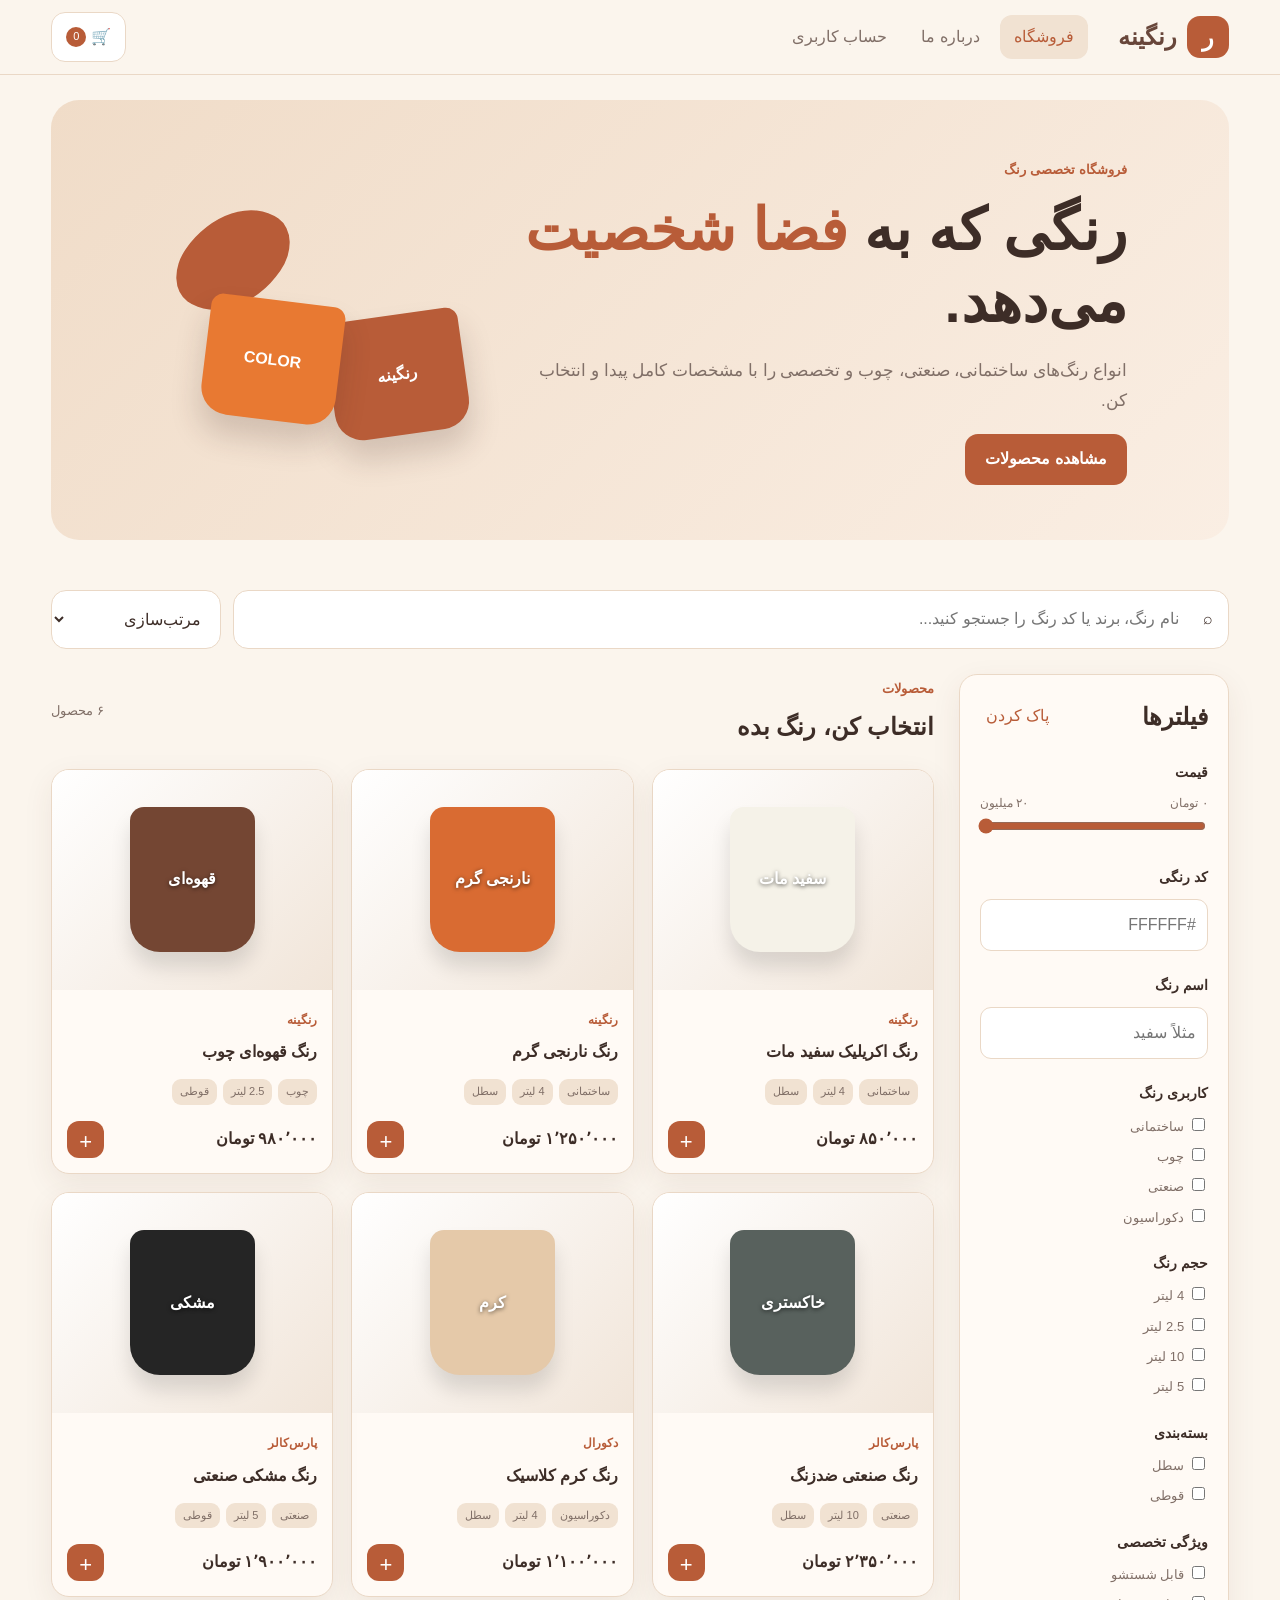
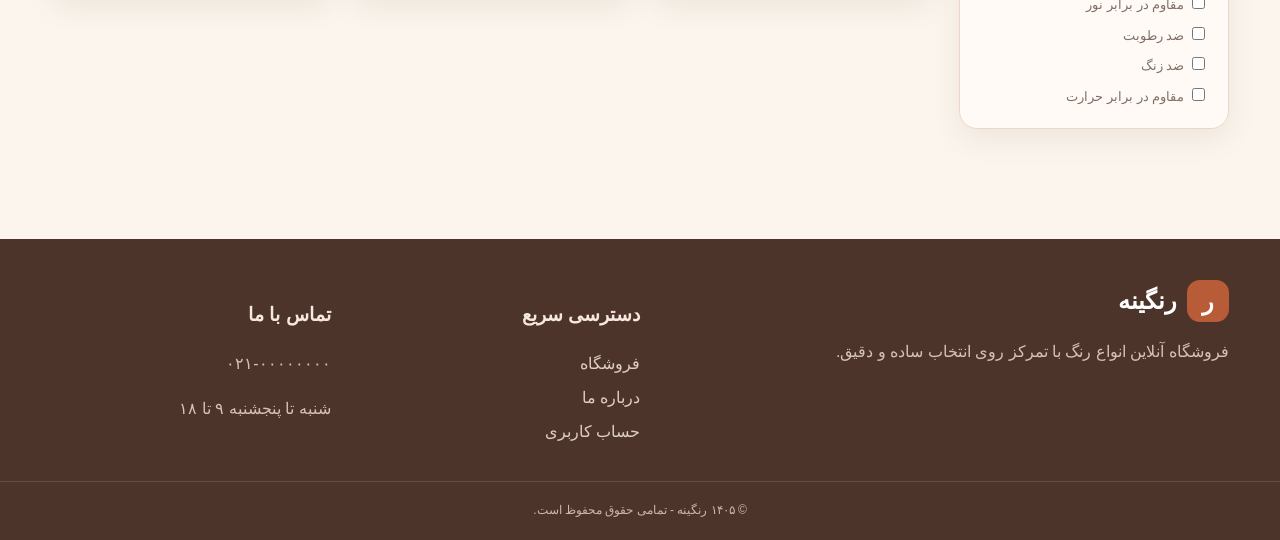
==== commit 026d0aeb: "base 1" ====
--- a/index.html
+++ b/index.html
@@ -1,766 +1,416 @@
 <!DOCTYPE html>
 <html lang="fa" dir="rtl">
-
 <head>
-
     <meta charset="UTF-8">
-
-    <meta
-        name="viewport"
-        content="width=device-width, initial-scale=1.0"
-    >
-
-    <meta
-        name="description"
-        content="رنگینه؛ فروشگاه انواع رنگ ساختمانی، صنعتی و دکوراتیو"
-    >
+    <meta name="viewport" content="width=device-width, initial-scale=1.0">
+
+    <meta name="description" content="رنگینه - فروشگاه تخصصی انواع رنگ">
+    <meta name="theme-color" content="#B85C38">
 
     <title>رنگینه | فروشگاه رنگ</title>
 
-    <link
-        rel="stylesheet"
-        href="css/style.css"
-    >
-
+    <link rel="stylesheet" href="css/style.css">
 </head>
 
-
 <body>
 
-
-<!-- =========================================
-     HEADER
-========================================= -->
-
 <header class="header">
 
     <div class="container header-container">
 
-
-        <!-- LOGO -->
-
-        <a
-            href="index.html"
-            class="logo"
-        >
-
-            <span class="logo-icon">
-                🎨
-            </span>
-
-            <span>
-                رنگینه
-            </span>
-
+        <a href="index.html" class="logo">
+            <span class="logo-icon">ر</span>
+            <span>رنگینه</span>
         </a>
 
-
-        <!-- SEARCH -->
-
-        <div class="header-search">
-
-            <span class="search-icon">
-                🔎
-            </span>
-
-            <input
-                type="search"
-                id="searchInput"
-                placeholder="جستجوی نام رنگ، کد رنگ و..."
-                autocomplete="off"
-            >
-
-        </div>
-
-
-        <!-- NAVIGATION -->
-
         <nav class="navigation">
 
-
-            <a
-                href="index.html"
-                class="active"
-            >
+            <a href="index.html" class="active">
                 فروشگاه
             </a>
-
 
             <a href="about.html">
                 درباره ما
             </a>
 
-
-            <!-- =================================
-                 ACCOUNT
-            ================================== -->
-
-            <div class="account-wrapper">
-
-                <button
-                    type="button"
-                    class="account-button"
-                    id="accountButton"
-                    aria-expanded="false"
-                    aria-controls="accountMenu"
-                >
-
-                    <span class="account-icon">
-                        👤
-                    </span>
-
-                    <span class="account-button-text">
-                        حساب کاربری
-                    </span>
-
-                    <span class="account-arrow">
-                        ⌄
-                    </span>
-
-                </button>
-
-
-                <!-- ACCOUNT DROPDOWN -->
-
-                <div
-                    class="account-menu"
-                    id="accountMenu"
-                >
-
-
-                    <!-- GUEST -->
-
-                    <div
-                        id="guestAccountMenu"
-                        class="account-menu-section"
-                    >
-
-                        <div class="account-menu-title">
-                            👋 خوش آمدید
-                        </div>
-
-                        <p class="account-menu-description">
-                            برای مدیریت حساب خود وارد شوید.
-                        </p>
-
-
-                        <a
-                            href="login.html"
-                            class="account-menu-button primary"
-                        >
-                            ورود به حساب
-                        </a>
-
-
-                        <a
-                            href="register.html"
-                            class="account-menu-button secondary"
-                        >
-                            ایجاد حساب
-                        </a>
-
-                    </div>
-
-
-                    <!-- LOGGED USER -->
-
-                    <div
-                        id="userAccountMenu"
-                        class="account-menu-section hidden"
-                    >
-
-                        <div class="account-user">
-
-                            <div class="account-avatar">
-                                👤
-                            </div>
-
-                            <div>
-
-                                <strong id="accountUserName">
-                                    کاربر
-                                </strong>
-
-                                <span id="accountUserEmail">
-                                    user@example.com
-                                </span>
-
-                            </div>
-
-                        </div>
-
-
-                        <div class="account-menu-divider"></div>
-
-
-                        <a
-                            href="account.html"
-                            class="account-menu-item"
-                        >
-                            👤 حساب من
-                        </a>
-
-
-                        <a
-                            href="cart.html"
-                            class="account-menu-item"
-                        >
-                            🛒 سبد خرید
-                        </a>
-
-
-                        <!-- ADMIN -->
-
-                        <a
-                            href="admin.html"
-                            id="adminPanelLink"
-                            class="account-menu-item admin-menu-item hidden"
-                        >
-                            🛠️ پنل مدیریت
-                        </a>
-
-
-                        <div class="account-menu-divider"></div>
-
-
-                        <button
-                            type="button"
-                            id="logoutButton"
-                            class="account-menu-item logout-item"
-                        >
-                            🚪 خروج از حساب
-                        </button>
-
-                    </div>
-
-                </div>
-
-            </div>
-
-
-            <!-- =================================
-                 ADMIN DIRECT BUTTON
-            ================================== -->
-
-            <a
-                href="admin.html"
-                id="adminHeaderButton"
-                class="admin-header-button hidden"
-                title="ورود به پنل مدیریت"
-            >
-
-                <span class="admin-header-icon">
-                    🛠️
+            <a href="account.html">
+                حساب کاربری
+            </a>
+
+        </nav>
+
+        <div class="header-actions">
+
+            <a href="cart.html" class="cart-button">
+                🛒
+                <span class="cart-count">0</span>
+            </a>
+
+        </div>
+
+    </div>
+
+</header>
+
+
+<main>
+
+    <!-- HERO -->
+
+    <section class="hero">
+
+        <div class="container hero-container">
+
+            <div class="hero-content">
+
+                <span class="section-label">
+                    فروشگاه تخصصی رنگ
                 </span>
 
-                <span>
-                    پنل مدیریت
-                </span>
-
-            </a>
-
-
-            <!-- =================================
-                 CART
-            ================================== -->
-
-            <a
-                href="cart.html"
-                class="cart-button"
-                aria-label="سبد خرید"
-            >
-
-                <span>
-                    🛒
-                </span>
-
-                <span class="cart-count">
-                    ۰
-                </span>
-
-            </a>
-
-        </nav>
-
-    </div>
-
-</header>
-
-
-
-<!-- =========================================
-     HERO
-========================================= -->
-
-<section class="hero">
-
-    <div class="container hero-container">
-
-
-        <div class="hero-text">
-
-            <span class="section-label">
-                فروشگاه تخصصی رنگ
-            </span>
-
-
-            <h1>
-
-                رنگی که
-
-                <span>
-                    فضای تو
-                </span>
-
-                را می‌سازد.
-
-            </h1>
-
-
-            <p>
-                انواع رنگ‌های ساختمانی، صنعتی و دکوراتیو
-                را با مشخصات کامل در رنگینه پیدا کن.
-            </p>
-
-
-            <div class="hero-buttons">
-
-                <a
-                    href="#products"
-                    class="button button-primary"
-                >
+                <h1>
+                    رنگی که به
+                    <span>فضا شخصیت</span>
+                    می‌دهد.
+                </h1>
+
+                <p>
+                    انواع رنگ‌های ساختمانی، صنعتی، چوب و تخصصی
+                    را با مشخصات کامل پیدا و انتخاب کن.
+                </p>
+
+                <a href="#products" class="button button-primary">
                     مشاهده محصولات
                 </a>
 
-
-                <a
-                    href="about.html"
-                    class="button button-secondary"
+            </div>
+
+
+            <div class="hero-visual">
+
+                <div class="paint-drop"></div>
+
+                <div class="paint-can paint-can-one">
+                    <span>رنگینه</span>
+                </div>
+
+                <div class="paint-can paint-can-two">
+                    <span>COLOR</span>
+                </div>
+
+            </div>
+
+        </div>
+
+    </section>
+
+
+    <!-- SHOP -->
+
+    <section class="shop container" id="products">
+
+        <!-- SEARCH BAR -->
+
+        <div class="search-bar">
+
+            <div class="search-box">
+
+                <span>⌕</span>
+
+                <input
+                    type="search"
+                    id="searchInput"
+                    placeholder="نام رنگ، برند یا کد رنگ را جستجو کنید..."
                 >
-                    درباره رنگینه
-                </a>
 
             </div>
 
-        </div>
-
-
-        <div class="hero-visual">
-
-            <div class="paint-can paint-can-one">
-
-                <span>
-                    رنگینه
-                </span>
-
-            </div>
-
-
-            <div class="paint-can paint-can-two">
-
-                <span>
-                    COLOR
-                </span>
-
-            </div>
-
-
-            <div class="paint-drop"></div>
-
-        </div>
-
-    </div>
-
-</section>
-
-
-
-<!-- =========================================
-     SHOP
-========================================= -->
-
-<main
-    class="container shop"
-    id="products"
->
-
-
-    <!-- TOP BAR -->
-
-    <section class="products-heading">
-
-        <div>
-
-            <span class="section-label">
-                فروشگاه
-            </span>
-
-
-            <h2>
-                محصولات رنگینه
-            </h2>
-
-
-            <span
-                id="resultCount"
-                class="result-count"
-            >
-                ۰ محصول
-            </span>
-
-        </div>
-
-
-        <div class="toolbar-controls">
-
-            <label
-                for="sortSelect"
-                class="sort-label"
-            >
-                مرتب‌سازی:
-            </label>
-
-
-            <select
-                id="sortSelect"
-                class="input sort-select"
-            >
+
+            <select id="sortSelect">
+
+                <option value="default">
+                    مرتب‌سازی
+                </option>
 
                 <option value="newest">
                     جدیدترین
                 </option>
 
+                <option value="cheap">
+                    ارزان‌ترین
+                </option>
+
+                <option value="expensive">
+                    گران‌ترین
+                </option>
+
                 <option value="popular">
                     پرفروش‌ترین
                 </option>
 
-                <option value="cheap">
-                    ارزان‌ترین
-                </option>
-
-                <option value="expensive">
-                    گران‌ترین
-                </option>
-
             </select>
 
         </div>
 
+
+        <div class="shop-layout">
+
+            <!-- FILTERS -->
+
+            <aside class="filters">
+
+                <div class="filters-header">
+
+                    <h2>
+                        فیلترها
+                    </h2>
+
+                    <button id="clearFilters">
+                        پاک کردن
+                    </button>
+
+                </div>
+
+
+                <!-- PRICE -->
+
+                <div class="filter-section">
+
+                    <h3>
+                        قیمت
+                    </h3>
+
+                    <div class="price-values">
+
+                        <span id="minPrice">
+                            ۰ تومان
+                        </span>
+
+                        <span id="maxPrice">
+                            ۲۰ میلیون
+                        </span>
+
+                    </div>
+
+                    <input
+                        type="range"
+                        id="priceRange"
+                        min="0"
+                        max="20000000"
+                        step="100000"
+                        value="20000000"
+                    >
+
+                </div>
+
+
+                <!-- COLOR CODE -->
+
+                <div class="filter-section">
+
+                    <h3>
+                        کد رنگی
+                    </h3>
+
+                    <input
+                        type="text"
+                        id="colorCodeFilter"
+                        class="input"
+                        placeholder="#FFFFFF"
+                    >
+
+                </div>
+
+
+                <!-- COLOR NAME -->
+
+                <div class="filter-section">
+
+                    <h3>
+                        اسم رنگ
+                    </h3>
+
+                    <input
+                        type="text"
+                        id="colorNameFilter"
+                        class="input"
+                        placeholder="مثلاً سفید"
+                    >
+
+                </div>
+
+
+                <!-- USAGE -->
+
+                <div class="filter-section">
+
+                    <h3>
+                        کاربری رنگ
+                    </h3>
+
+                    <div id="usageFilters" class="checkbox-list"></div>
+
+                </div>
+
+
+                <!-- VOLUME -->
+
+                <div class="filter-section">
+
+                    <h3>
+                        حجم رنگ
+                    </h3>
+
+                    <div id="volumeFilters" class="checkbox-list"></div>
+
+                </div>
+
+
+                <!-- PACKAGE -->
+
+                <div class="filter-section">
+
+                    <h3>
+                        بسته‌بندی
+                    </h3>
+
+                    <div id="packageFilters" class="checkbox-list"></div>
+
+                </div>
+
+
+                <!-- FEATURES -->
+
+                <div class="filter-section">
+
+                    <h3>
+                        ویژگی تخصصی
+                    </h3>
+
+                    <div id="featureFilters" class="checkbox-list"></div>
+
+                </div>
+
+            </aside>
+
+
+            <!-- PRODUCTS -->
+
+            <section class="products-section">
+
+                <div class="products-heading">
+
+                    <div>
+
+                        <span class="section-label">
+                            محصولات
+                        </span>
+
+                        <h2>
+                            انتخاب کن، رنگ بده
+                        </h2>
+
+                    </div>
+
+                    <span
+                        id="resultCount"
+                        class="result-count"
+                    ></span>
+
+                </div>
+
+
+                <div
+                    id="productsGrid"
+                    class="products-grid"
+                ></div>
+
+
+                <div
+                    id="emptyState"
+                    class="empty-state hidden"
+                >
+
+                    <div class="empty-icon">
+                        🎨
+                    </div>
+
+                    <h3>
+                        محصولی پیدا نشد
+                    </h3>
+
+                    <p>
+                        فیلترها یا عبارت جستجو را تغییر دهید.
+                    </p>
+
+                </div>
+
+            </section>
+
+        </div>
+
     </section>
 
-
-
-    <!-- SEARCH / FILTER BAR -->
-
-    <div class="search-bar">
-
-        <div class="search-box">
-
-            <span>
-                🔎
-            </span>
-
-            <input
-                type="search"
-                id="shopSearchInput"
-                placeholder="جستجوی محصول..."
-                autocomplete="off"
-            >
-
-        </div>
-
-    </div>
-
-
-
-    <!-- SHOP LAYOUT -->
-
-    <div class="shop-layout">
-
-
-        <!-- =================================
-             FILTERS
-        ================================== -->
-
-        <aside class="filters">
-
-            <div class="filters-header">
-
-                <div>
-
-                    <span class="section-label">
-                        فیلترها
-                    </span>
-
-
-                    <h2>
-                        انتخاب رنگ
-                    </h2>
-
-                </div>
-
-
-                <button
-                    type="button"
-                    id="clearFilters"
-                >
-                    پاک کردن
-                </button>
+</main>
+
+
+<footer class="footer">
+
+    <div class="container footer-grid">
+
+        <div>
+
+            <div class="logo footer-logo">
+
+                <span class="logo-icon">
+                    ر
+                </span>
+
+                رنگینه
 
             </div>
 
-
-            <!-- PRICE -->
-
-            <div class="filter-section">
-
-                <h3>
-                    قیمت
-                </h3>
-
-
-                <input
-                    type="range"
-                    id="priceRange"
-                    min="0"
-                    max="5000000"
-                    step="50000"
-                    value="5000000"
-                >
-
-
-                <div class="price-values">
-
-                    <span>
-                        تا
-                    </span>
-
-
-                    <strong id="maxPrice">
-                        ۵٬۰۰۰٬۰۰۰ تومان
-                    </strong>
-
-                </div>
-
-            </div>
-
-
-            <!-- COLOR CODE -->
-
-            <div class="filter-section">
-
-                <h3>
-                    کد رنگی
-                </h3>
-
-
-                <input
-                    type="text"
-                    id="colorCodeFilter"
-                    class="input"
-                    placeholder="#D96B32"
-                >
-
-            </div>
-
-
-            <!-- COLOR NAME -->
-
-            <div class="filter-section">
-
-                <h3>
-                    اسم رنگ
-                </h3>
-
-
-                <input
-                    type="text"
-                    id="colorNameFilter"
-                    class="input"
-                    placeholder="مثلاً کرم"
-                >
-
-            </div>
-
-
-            <!-- USAGE -->
-
-            <div class="filter-section">
-
-                <h3>
-                    کاربرد رنگ
-                </h3>
-
-
-                <div
-                    id="usageFilters"
-                    class="checkbox-list"
-                ></div>
-
-            </div>
-
-
-            <!-- VOLUME -->
-
-            <div class="filter-section">
-
-                <h3>
-                    حجم رنگ
-                </h3>
-
-
-                <div
-                    id="volumeFilters"
-                    class="checkbox-list"
-                ></div>
-
-            </div>
-
-
-            <!-- PACKAGE -->
-
-            <div class="filter-section">
-
-                <h3>
-                    بسته‌بندی
-                </h3>
-
-
-                <div
-                    id="packageFilters"
-                    class="checkbox-list"
-                ></div>
-
-            </div>
-
-
-            <!-- FEATURES -->
-
-            <div class="filter-section">
-
-                <h3>
-                    ویژگی‌های تخصصی
-                </h3>
-
-
-                <div
-                    id="featureFilters"
-                    class="checkbox-list"
-                ></div>
-
-            </div>
-
-        </aside>
-
-
-
-        <!-- =================================
-             PRODUCTS
-        ================================== -->
-
-        <section class="products-section">
-
-            <div
-                id="productsGrid"
-                class="products-grid"
-            ></div>
-
-
-            <div
-                id="emptyState"
-                class="empty-state hidden"
-            >
-
-                <div class="empty-icon">
-                    🎨
-                </div>
-
-
-                <h2>
-                    محصولی پیدا نشد
-                </h2>
-
-
-                <p>
-                    فیلترها یا عبارت جستجو را تغییر بده.
-                </p>
-
-            </div>
-
-        </section>
-
-    </div>
-
-</main>
-
-
-
-<!-- =========================================
-     FOOTER
-========================================= -->
-
-<footer class="footer">
-
-    <div class="container footer-grid">
+            <p>
+                فروشگاه آنلاین انواع رنگ
+                با تمرکز روی انتخاب ساده و دقیق.
+            </p>
+
+        </div>
 
 
         <div>
 
-            <div class="logo footer-logo">
-
-                <span class="logo-icon">
-                    🎨
-                </span>
-
-                <span>
-                    رنگینه
-                </span>
-
-            </div>
-
-
-            <p>
-                فروشگاه تخصصی انواع رنگ ساختمانی،
-                صنعتی و دکوراتیو.
-            </p>
-
-        </div>
-
-
-        <div>
-
-            <strong>
+            <h3>
                 دسترسی سریع
-            </strong>
-
+            </h3>
 
             <a href="index.html">
                 فروشگاه
             </a>
 
-
             <a href="about.html">
                 درباره ما
             </a>
 
-        </div>
-
-
-        <div>
-
-            <strong>
-                حساب
-            </strong>
-
-
             <a href="account.html">
                 حساب کاربری
             </a>
 
-
-            <a href="cart.html">
-                سبد خرید
-            </a>
+        </div>
+
+
+        <div>
+
+            <h3>
+                تماس با ما
+            </h3>
+
+            <p>
+                ۰۲۱-۰۰۰۰۰۰۰۰
+            </p>
+
+            <p>
+                شنبه تا پنجشنبه ۹ تا ۱۸
+            </p>
 
         </div>
 
@@ -769,36 +419,15 @@
 
     <div class="copyright">
 
-        © ۱۴۰۵ رنگینه — تمامی حقوق محفوظ است.
+        © ۱۴۰۵ رنگینه - تمامی حقوق محفوظ است.
 
     </div>
 
 </footer>
 
 
-
-<!-- =========================================
-     TOAST
-========================================= -->
-
-<div
-    class="toast"
-    id="toast"
-    role="status"
-    aria-live="polite"
-></div>
-
-
-
-<!-- =========================================
-     JAVASCRIPT
-========================================= -->
-
 <script src="js/products.js"></script>
-
 <script src="js/app.js"></script>
 
-
 </body>
-
 </html>
--- a/css/style.css
+++ b/css/style.css
@@ -1066,74 +1066,4 @@
         font-size: 32px;
     }
 
-}
-
-/* ==========================================
-   ADMIN PANEL BUTTON
-========================================== */
-
-.admin-header-button {
-    display: flex;
-    align-items: center;
-    justify-content: center;
-
-    gap: 7px;
-
-    height: 42px;
-    padding: 0 13px;
-
-    border: 1px solid #dfc1af;
-    border-radius: 12px;
-
-    background: #f2dfd2;
-    color: #91472f;
-
-    font-family: inherit;
-    font-size: 12px;
-    font-weight: 800;
-
-    text-decoration: none;
-    white-space: nowrap;
-
-    cursor: pointer;
-
-    transition: all 0.2s ease;
-}
-
-.admin-header-button:hover {
-    background: #e8cbbb;
-    border-color: #d2ad98;
-
-    transform: translateY(-1px);
-}
-
-.admin-header-button:active {
-    transform: scale(0.97);
-}
-
-.admin-header-icon {
-    font-size: 16px;
-}
-
-
-/* مخفی بودن تا وقتی ادمین شناسایی شود */
-
-.admin-header-button.hidden {
-    display: none;
-}
-
-
-/* نسخه موبایل */
-
-@media (max-width: 900px) {
-
-    .admin-header-button {
-        width: 42px;
-        padding: 0;
-    }
-
-    .admin-header-button span:last-child {
-        display: none;
-    }
-
 }
